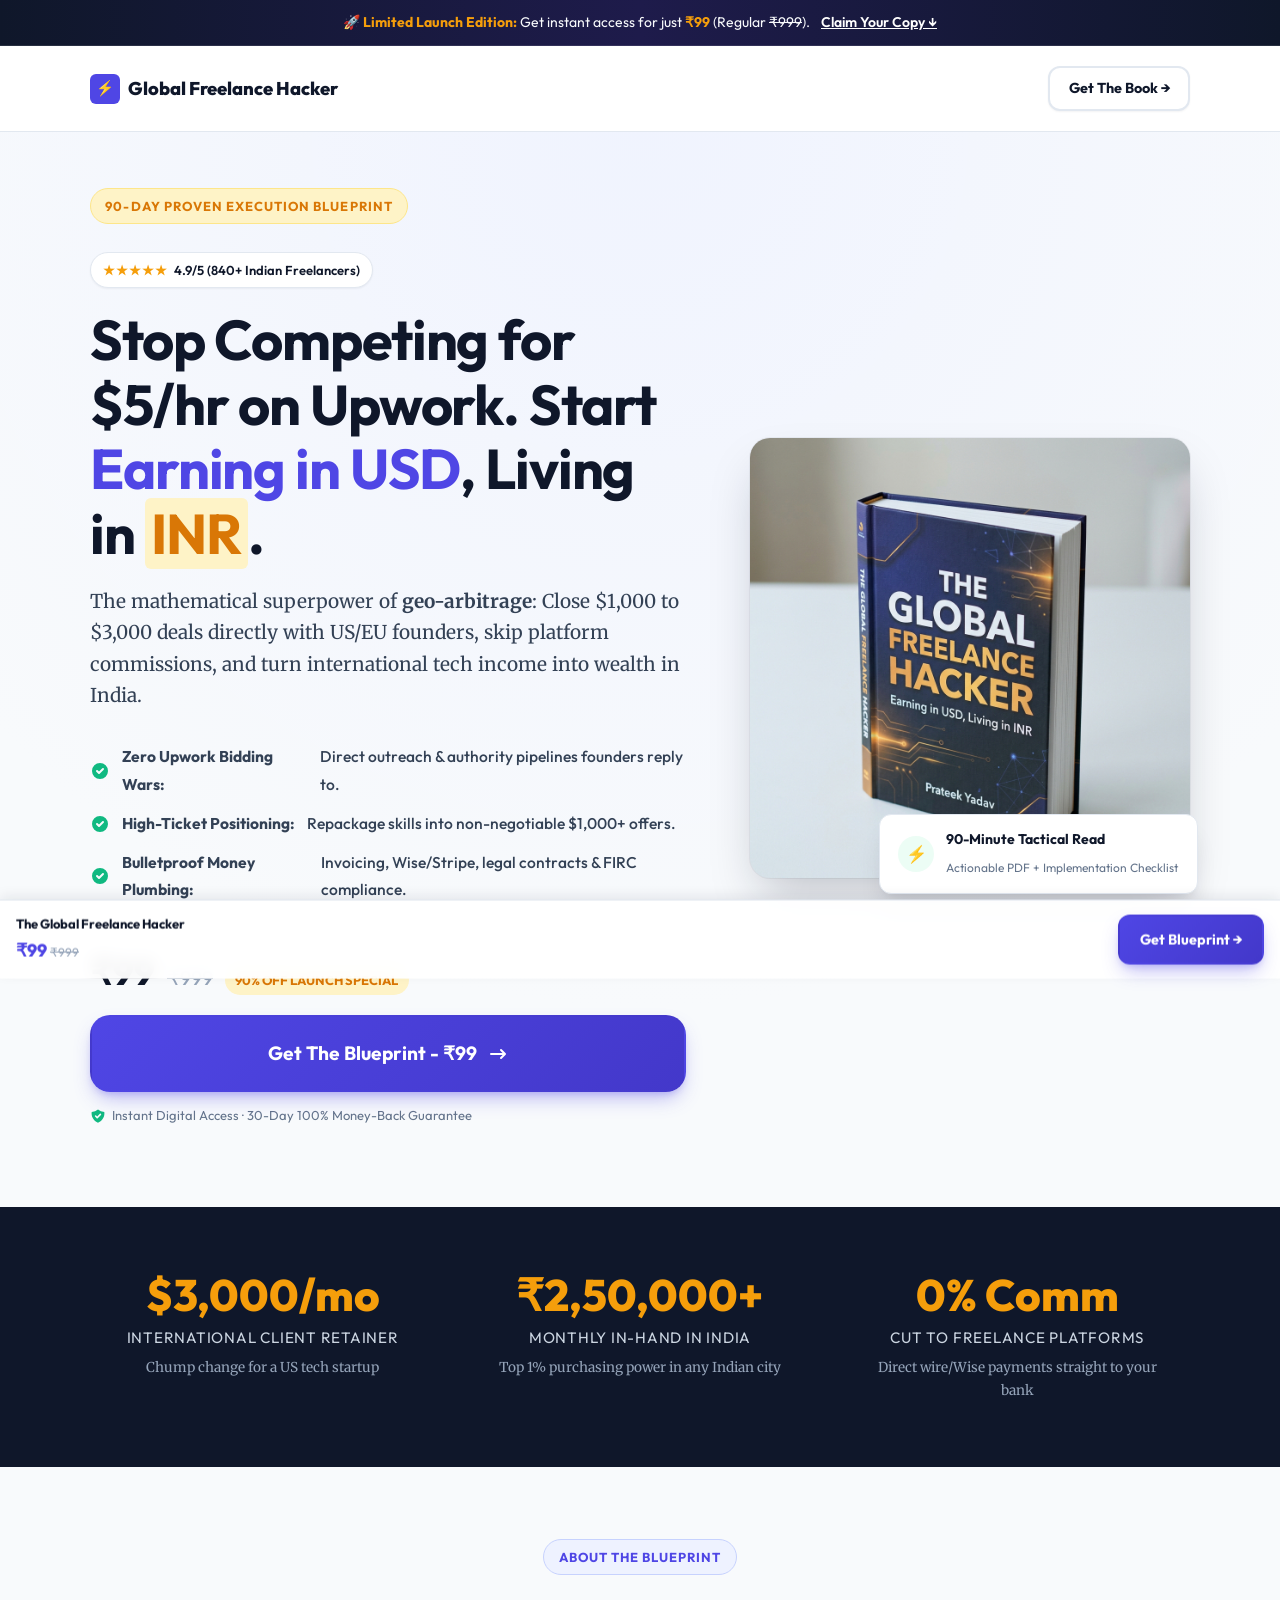
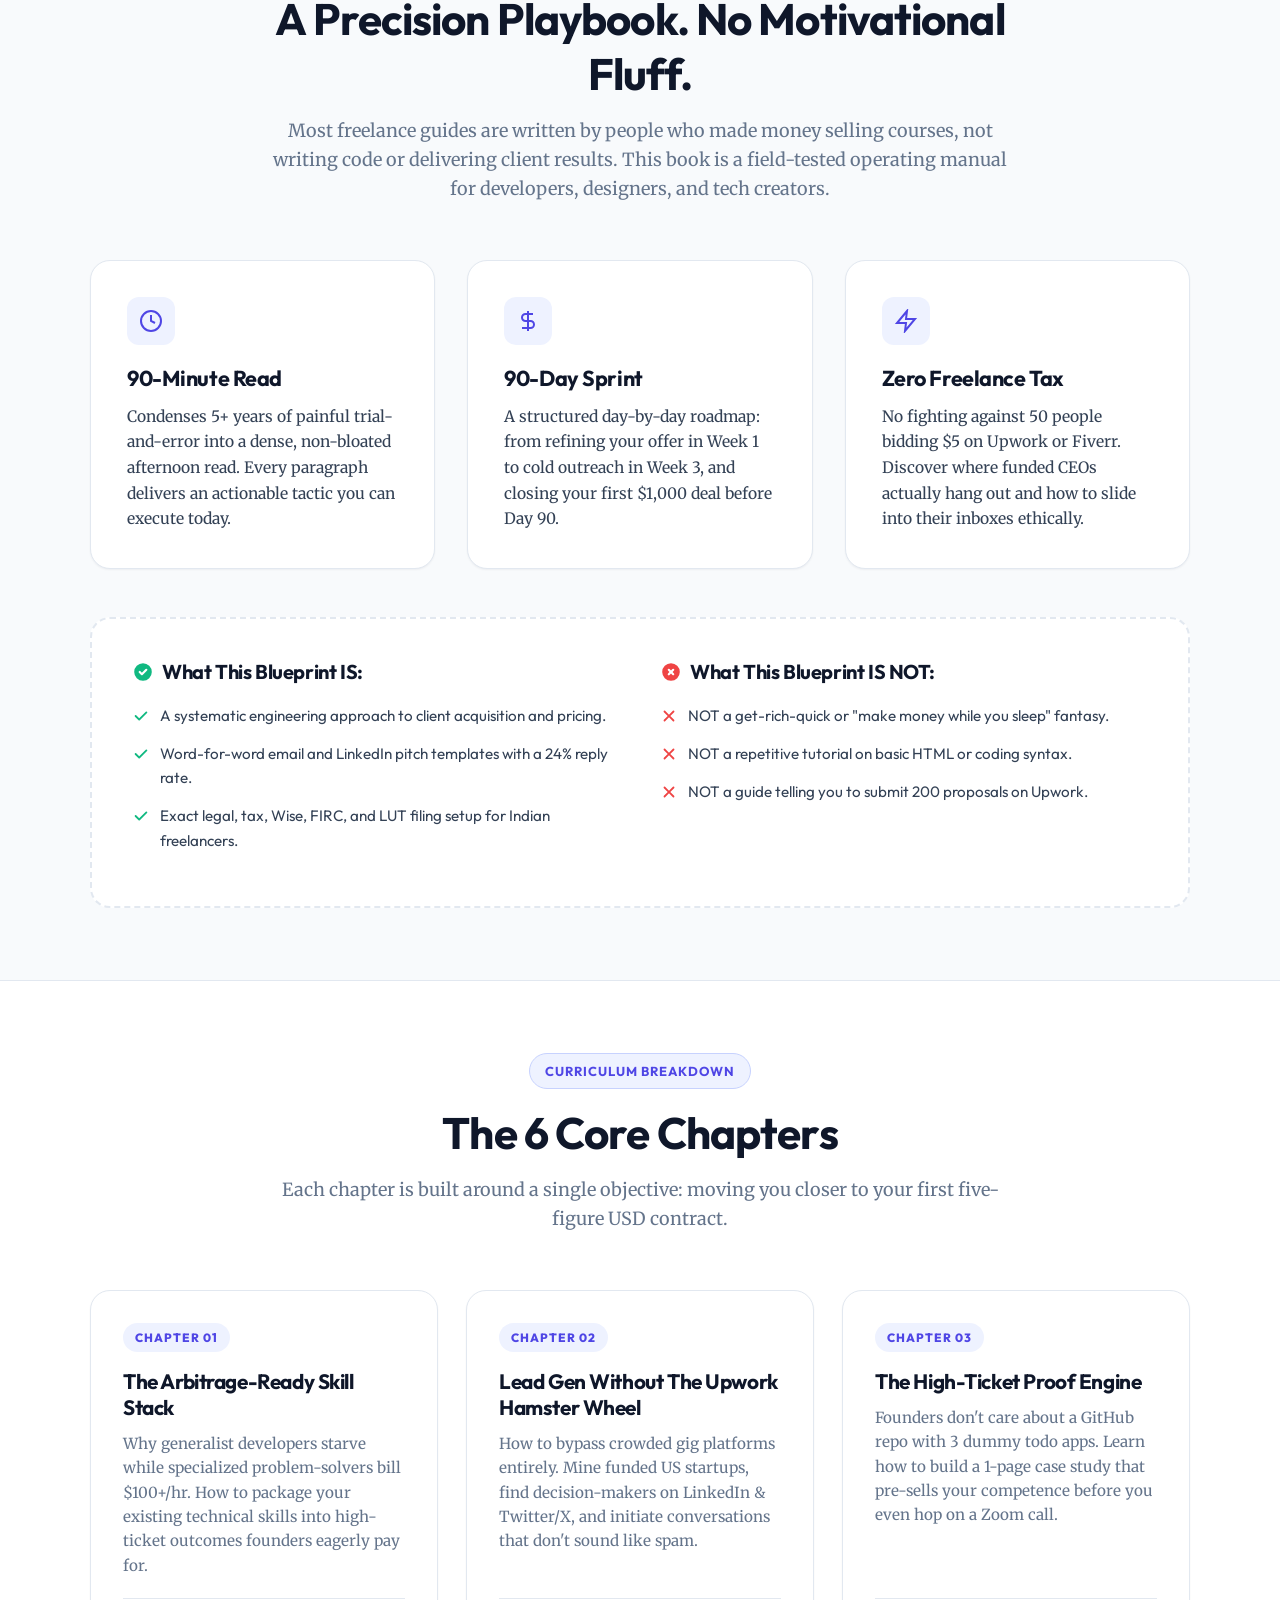
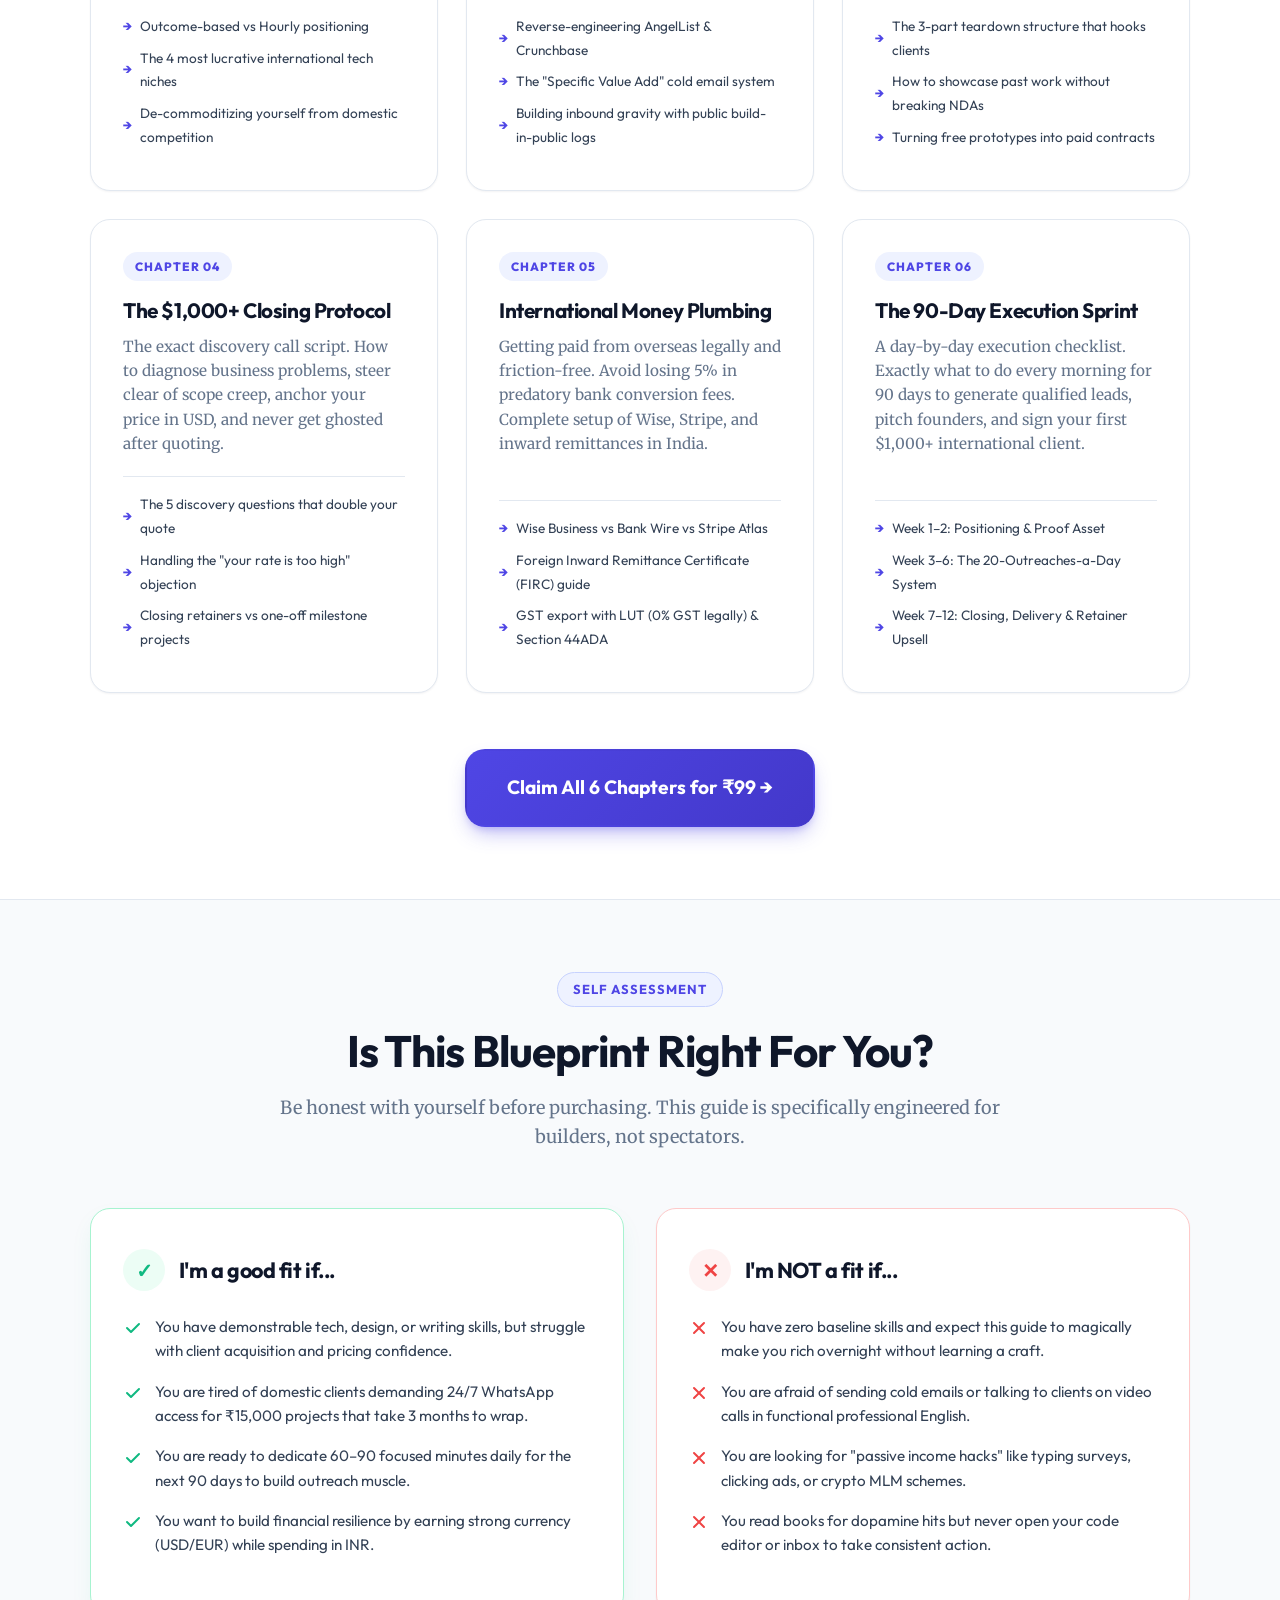
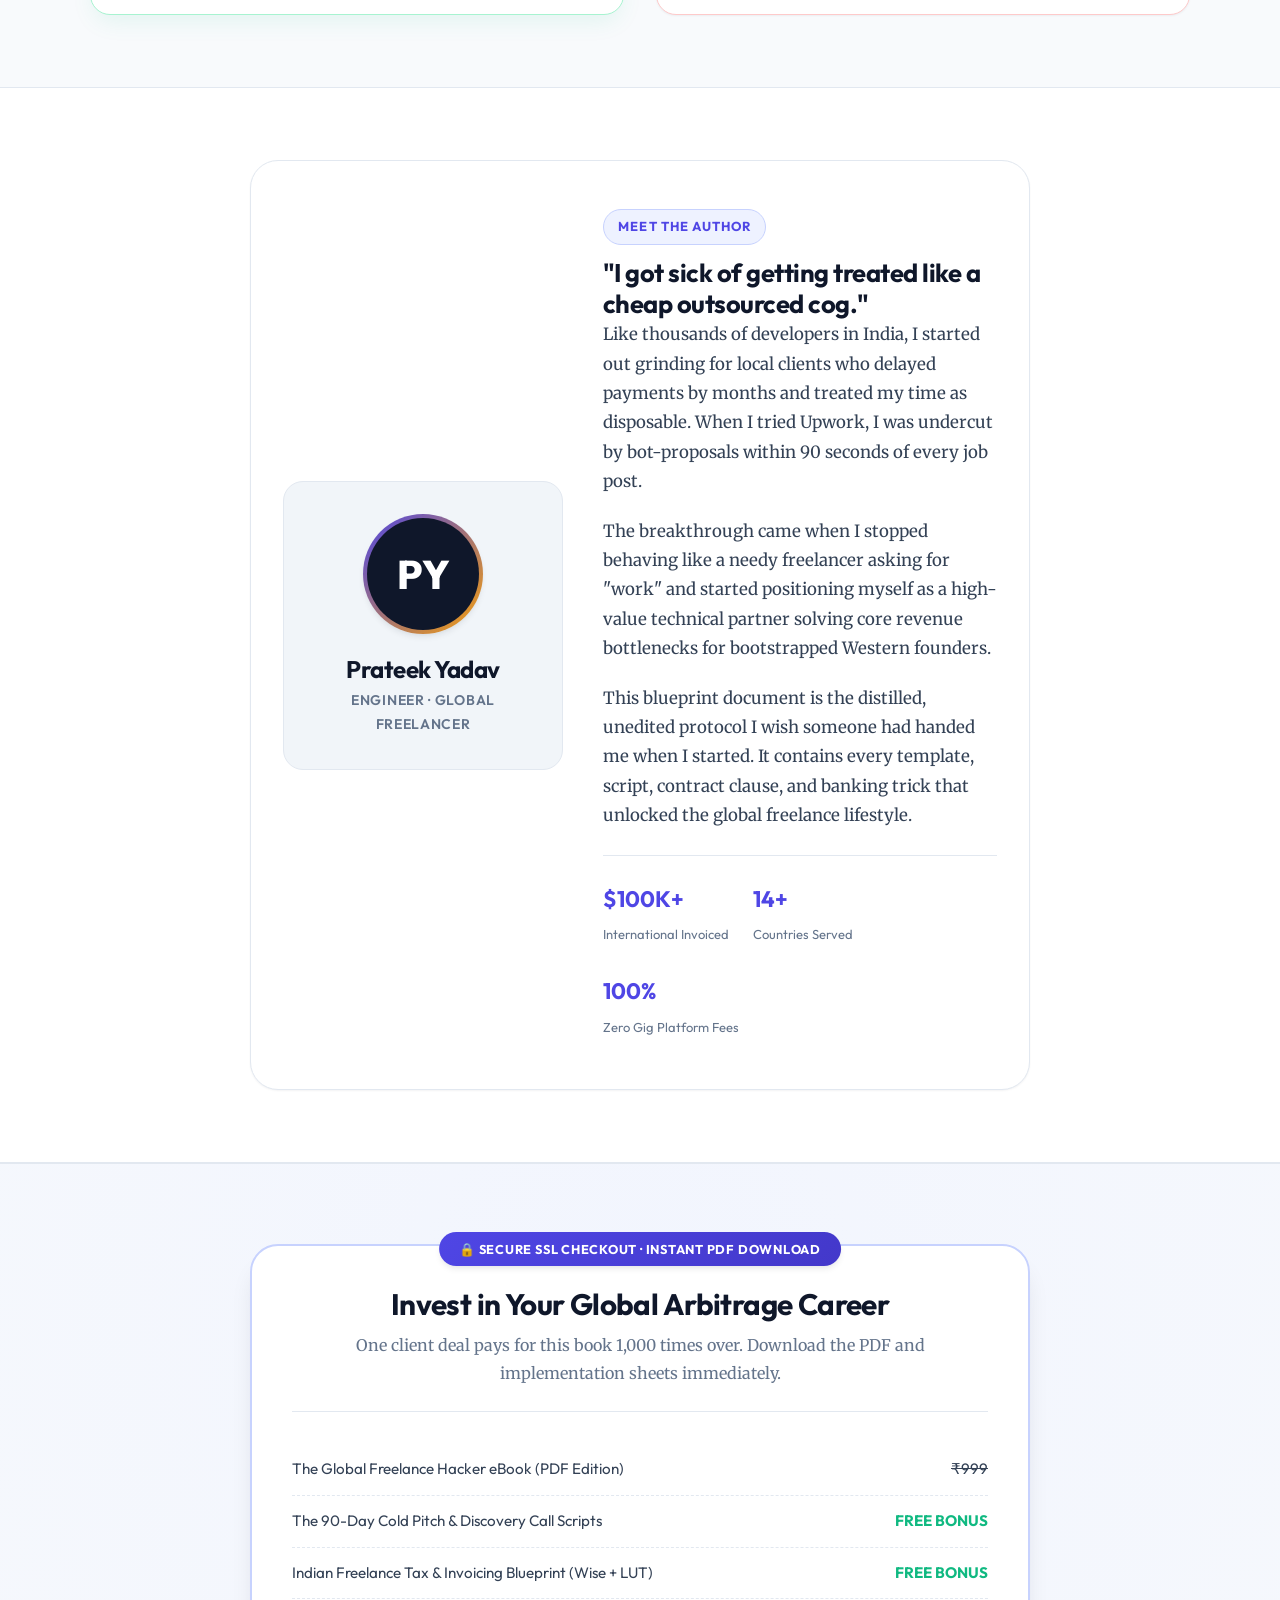
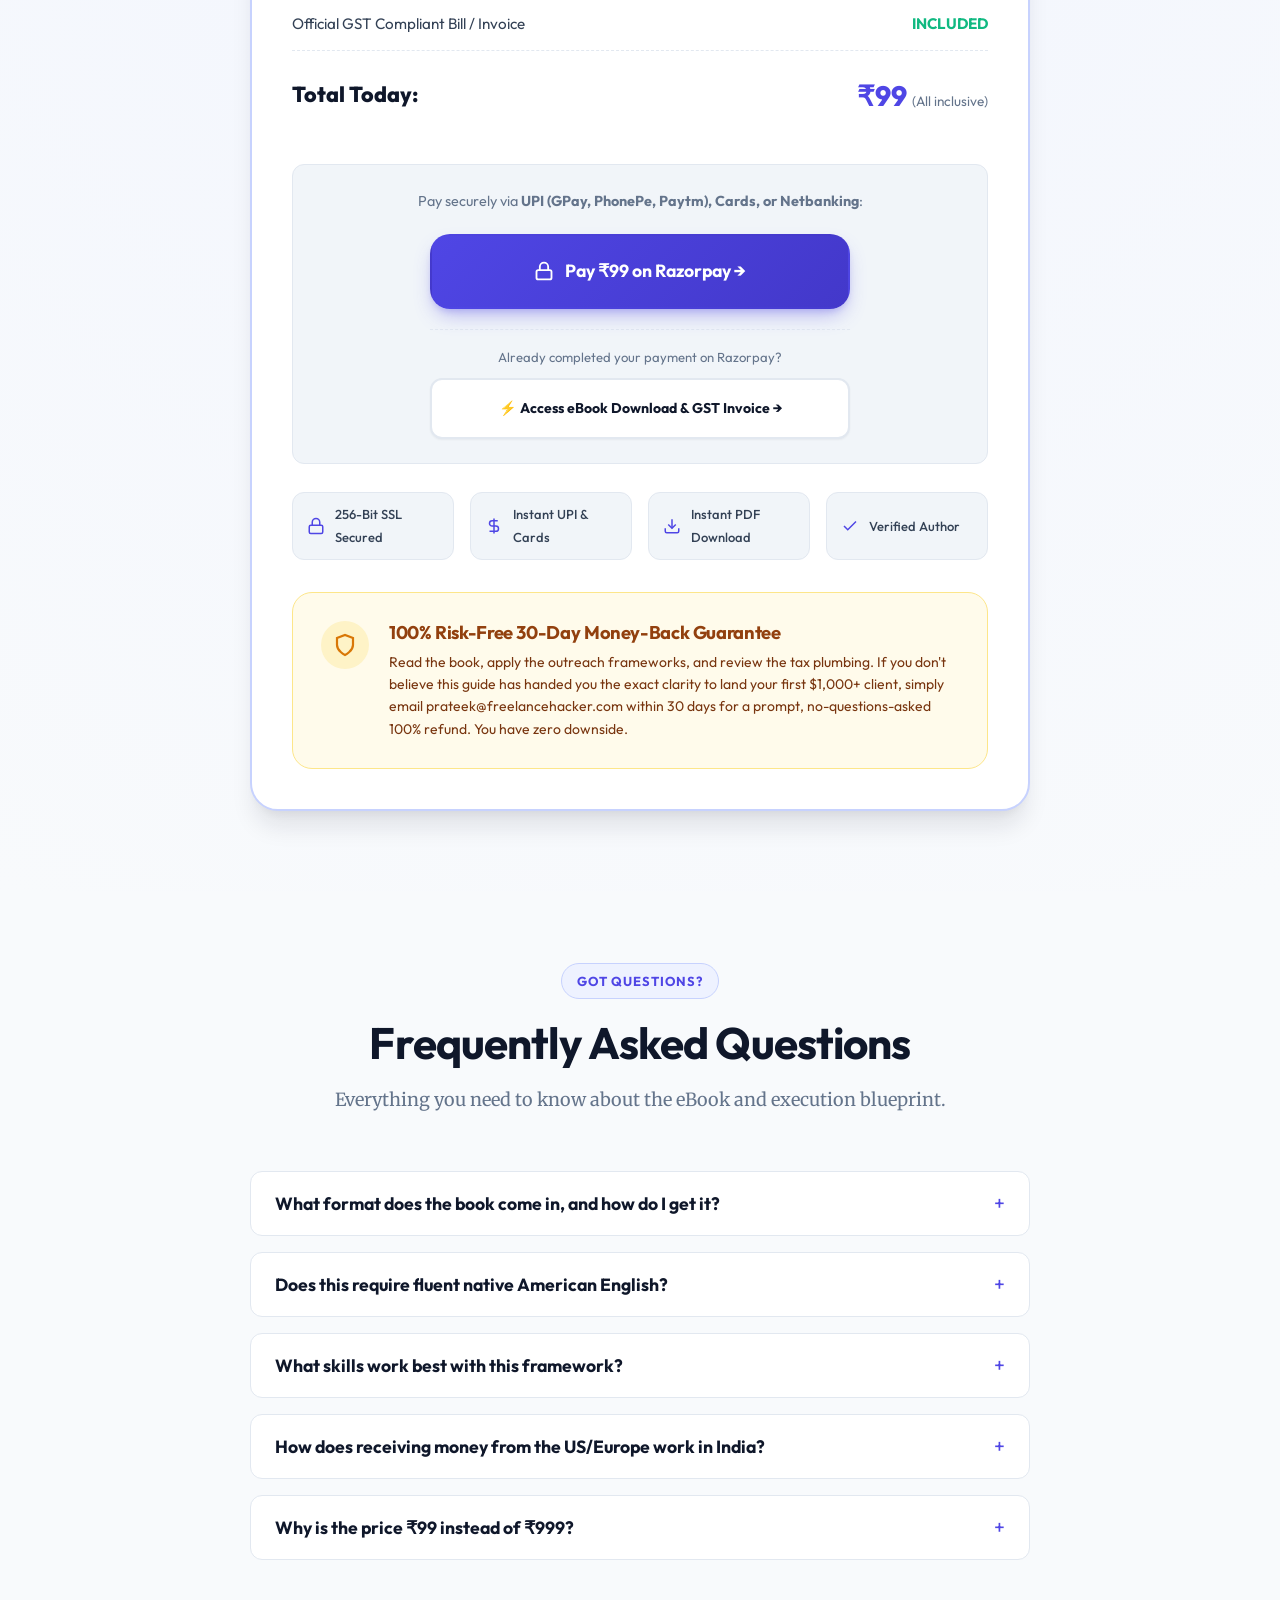
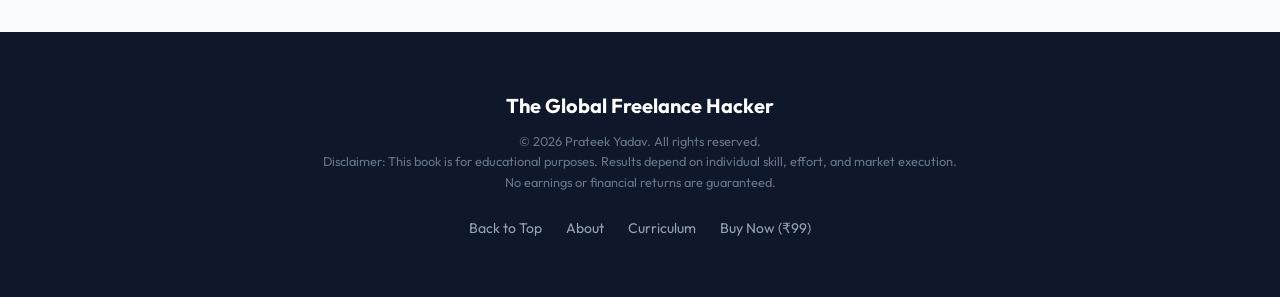
==== index.html @ bdd15bd6 "Initial commit: Ebook landing page and thank you page" ====
<!DOCTYPE html>
<html lang="en">
<head>
  <meta charset="UTF-8">
  <meta name="viewport" content="width=device-width, initial-scale=1.0">
  <title>The Global Freelance Hacker | Earning in USD, Living in INR by Prateek Yadav</title>
  <meta name="description" content="A no-fluff 90-day masterclass blueprint on geo-arbitrage, landing $1,000+ international tech clients without Upwork, and building generational income in India.">
  
  <!-- Open Graph & Social Sharing -->
  <meta property="og:title" content="The Global Freelance Hacker: Earning in USD, Living in INR">
  <meta property="og:description" content="A 90-day actionable blueprint for Indian tech freelancers to close $1,000+ international clients directly.">
  <meta property="og:type" content="website">
  <meta property="og:image" content="./book-mockup.jpg">

  <!-- Google Fonts: Outfit (Headings/UI) & Merriweather (Body) -->
  <link rel="preconnect" href="https://fonts.googleapis.com">
  <link rel="preconnect" href="https://fonts.gstatic.com" crossorigin>
  <link href="https://fonts.googleapis.com/css2?family=Merriweather:ital,wght@0,300;0,400;0,700;1,300;1,400&family=Outfit:wght@400;500;600;700;800;900&display=swap" rel="stylesheet">

  <!-- Main Stylesheet -->
  <link rel="stylesheet" href="./styles.css">
</head>
<body>

  <!-- Top Announcement Bar (CRO Urgency / Social Proof) -->
  <aside class="announcement-bar" role="complementary" aria-label="Special Offer">
    <div class="container">
      🚀 <strong>Limited Launch Edition:</strong> Get instant access for just <strong>₹99</strong> (Regular <s>₹999</s>). 
      <a href="#checkout" id="top-announcement-cta">Claim Your Copy &darr;</a>
    </div>
  </aside>

  <!-- Navigation / Brand Header -->
  <header style="padding: 1.25rem 0; background: #FFFFFF; border-bottom: 1px solid var(--border-color);">
    <div class="container" style="display: flex; justify-content: space-between; align-items: center;">
      <a href="#" style="font-family: var(--font-heading); font-size: 1.15rem; font-weight: 800; color: var(--text-heading); text-decoration: none; display: flex; align-items: center; gap: 0.5rem;">
        <span style="background: var(--accent-primary); color: #fff; width: 30px; height: 30px; border-radius: 6px; display: inline-flex; align-items: center; justify-content: center; font-size: 0.9rem;">⚡</span>
        Global Freelance Hacker
      </a>
      <a href="#checkout" class="btn btn-secondary" style="padding: 0.5rem 1.15rem; font-size: 0.9rem;">
        Get The Book &rarr;
      </a>
    </div>
  </header>

  <!-- =========================================================================
       1. HERO SECTION
       ========================================================================= -->
  <section class="hero" id="hero">
    <div class="container">
      <div class="hero-grid">
        <!-- Hero Text Content -->
        <div class="hero-content">
          <div class="hero-badge-row">
            <span class="section-tag secondary">90-Day Proven Execution Blueprint</span>
            <div class="rating-badge">
              <span class="stars">★★★★★</span>
              <span>4.9/5 (840+ Indian Freelancers)</span>
            </div>
          </div>

          <h1 class="hero-title">
            Stop Competing for $5/hr on Upwork. Start <span class="highlight">Earning in USD</span>, Living in <span class="currency-tag">INR</span>.
          </h1>

          <p class="hero-subtitle">
            The mathematical superpower of <strong>geo-arbitrage</strong>: Close $1,000 to $3,000 deals directly with US/EU founders, skip platform commissions, and turn international tech income into wealth in India.
          </p>

          <ul class="hero-bullets">
            <li>
              <svg width="20" height="20" viewBox="0 0 20 20" fill="currentColor">
                <path fill-rule="evenodd" d="M10 18a8 8 0 100-16 8 8 0 000 16zm3.707-9.293a1 1 0 00-1.414-1.414L9 10.586 7.707 9.293a1 1 0 00-1.414 1.414l2 2a1 1 0 001.414 0l4-4z" clip-rule="evenodd"/>
              </svg>
              <strong>Zero Upwork Bidding Wars:</strong> Direct outreach & authority pipelines founders reply to.
            </li>
            <li>
              <svg width="20" height="20" viewBox="0 0 20 20" fill="currentColor">
                <path fill-rule="evenodd" d="M10 18a8 8 0 100-16 8 8 0 000 16zm3.707-9.293a1 1 0 00-1.414-1.414L9 10.586 7.707 9.293a1 1 0 00-1.414 1.414l2 2a1 1 0 001.414 0l4-4z" clip-rule="evenodd"/>
              </svg>
              <strong>High-Ticket Positioning:</strong> Repackage skills into non-negotiable $1,000+ offers.
            </li>
            <li>
              <svg width="20" height="20" viewBox="0 0 20 20" fill="currentColor">
                <path fill-rule="evenodd" d="M10 18a8 8 0 100-16 8 8 0 000 16zm3.707-9.293a1 1 0 00-1.414-1.414L9 10.586 7.707 9.293a1 1 0 00-1.414 1.414l2 2a1 1 0 001.414 0l4-4z" clip-rule="evenodd"/>
              </svg>
              <strong>Bulletproof Money Plumbing:</strong> Invoicing, Wise/Stripe, legal contracts & FIRC compliance.
            </li>
          </ul>

          <div class="hero-cta-box">
            <div class="hero-price-anchor">
              <span class="current-price">₹99</span>
              <span class="original-price">₹999</span>
              <span class="discount-pill">90% OFF LAUNCH SPECIAL</span>
            </div>

            <a href="#checkout" class="btn btn-primary btn-large btn-pulse" id="hero-main-cta">
              Get The Blueprint - ₹99
              <svg width="20" height="20" viewBox="0 0 20 20" fill="currentColor">
                <path fill-rule="evenodd" d="M12.293 5.293a1 1 0 011.414 0l4 4a1 1 0 010 1.414l-4 4a1 1 0 01-1.414-1.414L14.586 11H3a1 1 0 110-2h11.586l-2.293-2.293a1 1 0 010-1.414z" clip-rule="evenodd"/>
              </svg>
            </a>

            <div class="cta-guarantee-note">
              <svg width="16" height="16" viewBox="0 0 20 20" fill="#10B981">
                <path fill-rule="evenodd" d="M2.166 4.999A11.954 11.954 0 0010 1.944 11.954 11.954 0 0017.834 5c.11.65.166 1.32.166 2.001 0 5.225-3.34 9.67-8 11.317C5.34 16.67 2 12.225 2 7c0-.682.057-1.35.166-2.001zm11.541 3.708a1 1 0 00-1.414-1.414L9 10.586 7.707 9.293a1 1 0 00-1.414 1.414l2 2a1 1 0 001.414 0l4-4z" clip-rule="evenodd"/>
              </svg>
              <span>Instant Digital Access &middot; 30-Day 100% Money-Back Guarantee</span>
            </div>
          </div>
        </div>

        <!-- Hero 3D Mockup Visual -->
        <div class="hero-visual">
          <div class="book-card-wrap">
            <img src="./book-mockup.jpg" alt="The Global Freelance Hacker 3D Book Mockup by Prateek Yadav" class="book-image" width="440" height="440" loading="eager">
            <div class="book-floating-badge">
              <div class="badge-icon">⚡</div>
              <div class="badge-text">
                <strong>90-Minute Tactical Read</strong>
                <span>Actionable PDF + Implementation Checklist</span>
              </div>
            </div>
          </div>
        </div>
      </div>
    </div>
  </section>

  <!-- =========================================================================
       2. REALITY STRIP / ARBITRAGE MATH
       ========================================================================= -->
  <section class="reality-strip" aria-label="Geo-arbitrage Metrics">
    <div class="container">
      <div class="reality-grid">
        <div class="reality-metric">
          <div class="metric-number">$3,000/mo</div>
          <div class="metric-label">International Client Retainer</div>
          <div class="metric-detail">Chump change for a US tech startup</div>
        </div>
        <div class="reality-metric">
          <div class="metric-number">₹2,50,000+</div>
          <div class="metric-label">Monthly In-Hand in India</div>
          <div class="metric-detail">Top 1% purchasing power in any Indian city</div>
        </div>
        <div class="reality-metric">
          <div class="metric-number">0% Comm</div>
          <div class="metric-label">Cut to Freelance Platforms</div>
          <div class="metric-detail">Direct wire/Wise payments straight to your bank</div>
        </div>
      </div>
    </div>
  </section>

  <!-- =========================================================================
       3. ABOUT THE BOOK: THE PHILOSOPHY
       ========================================================================= -->
  <section class="section" id="about">
    <div class="container">
      <div class="section-header">
        <span class="section-tag">About The Blueprint</span>
        <h2 class="section-title">A Precision Playbook. No Motivational Fluff.</h2>
        <p class="section-subtitle">
          Most freelance guides are written by people who made money selling courses, not writing code or delivering client results. This book is a field-tested operating manual for developers, designers, and tech creators.
        </p>
      </div>

      <div class="about-grid">
        <div class="about-card">
          <div class="about-card-icon">
            <svg width="24" height="24" fill="none" stroke="currentColor" stroke-width="2" viewBox="0 0 24 24">
              <circle cx="12" cy="12" r="10"></circle>
              <polyline points="12 6 12 12 16 14"></polyline>
            </svg>
          </div>
          <h3>90-Minute Read</h3>
          <p>Condenses 5+ years of painful trial-and-error into a dense, non-bloated afternoon read. Every paragraph delivers an actionable tactic you can execute today.</p>
        </div>

        <div class="about-card">
          <div class="about-card-icon">
            <svg width="24" height="24" fill="none" stroke="currentColor" stroke-width="2" viewBox="0 0 24 24">
              <path d="M12 2v20M17 5H9.5a3.5 3.5 0 0 0 0 7h5a3.5 3.5 0 0 1 0 7H6"></path>
            </svg>
          </div>
          <h3>90-Day Sprint</h3>
          <p>A structured day-by-day roadmap: from refining your offer in Week 1 to cold outreach in Week 3, and closing your first $1,000 deal before Day 90.</p>
        </div>

        <div class="about-card">
          <div class="about-card-icon">
            <svg width="24" height="24" fill="none" stroke="currentColor" stroke-width="2" viewBox="0 0 24 24">
              <polygon points="13 2 3 14 12 14 11 22 21 10 12 10 13 2"></polygon>
            </svg>
          </div>
          <h3>Zero Freelance Tax</h3>
          <p>No fighting against 50 people bidding $5 on Upwork or Fiverr. Discover where funded CEOs actually hang out and how to slide into their inboxes ethically.</p>
        </div>
      </div>

      <!-- What it is vs What it is NOT -->
      <div class="contrast-box">
        <div class="contrast-col">
          <h4>
            <svg width="22" height="22" viewBox="0 0 20 20" fill="#10B981">
              <path fill-rule="evenodd" d="M10 18a8 8 0 100-16 8 8 0 000 16zm3.707-9.293a1 1 0 00-1.414-1.414L9 10.586 7.707 9.293a1 1 0 00-1.414 1.414l2 2a1 1 0 001.414 0l4-4z" clip-rule="evenodd"/>
            </svg>
            What This Blueprint IS:
          </h4>
          <ul class="contrast-list positive">
            <li>
              <svg width="18" height="18" fill="currentColor" viewBox="0 0 20 20"><path fill-rule="evenodd" d="M16.707 5.293a1 1 0 010 1.414l-8 8a1 1 0 01-1.414 0l-4-4a1 1 0 011.414-1.414L8 12.586l7.293-7.293a1 1 0 011.414 0z" clip-rule="evenodd"/></svg>
              A systematic engineering approach to client acquisition and pricing.
            </li>
            <li>
              <svg width="18" height="18" fill="currentColor" viewBox="0 0 20 20"><path fill-rule="evenodd" d="M16.707 5.293a1 1 0 010 1.414l-8 8a1 1 0 01-1.414 0l-4-4a1 1 0 011.414-1.414L8 12.586l7.293-7.293a1 1 0 011.414 0z" clip-rule="evenodd"/></svg>
              Word-for-word email and LinkedIn pitch templates with a 24% reply rate.
            </li>
            <li>
              <svg width="18" height="18" fill="currentColor" viewBox="0 0 20 20"><path fill-rule="evenodd" d="M16.707 5.293a1 1 0 010 1.414l-8 8a1 1 0 01-1.414 0l-4-4a1 1 0 011.414-1.414L8 12.586l7.293-7.293a1 1 0 011.414 0z" clip-rule="evenodd"/></svg>
              Exact legal, tax, Wise, FIRC, and LUT filing setup for Indian freelancers.
            </li>
          </ul>
        </div>

        <div class="contrast-col">
          <h4>
            <svg width="22" height="22" viewBox="0 0 20 20" fill="#EF4444">
              <path fill-rule="evenodd" d="M10 18a8 8 0 100-16 8 8 0 000 16zM8.707 7.293a1 1 0 00-1.414 1.414L8.586 10l-1.293 1.293a1 1 0 101.414 1.414L10 11.414l1.293 1.293a1 1 0 001.414-1.414L11.414 10l1.293-1.293a1 1 0 00-1.414-1.414L10 8.586 8.707 7.293z" clip-rule="evenodd"/>
            </svg>
            What This Blueprint IS NOT:
          </h4>
          <ul class="contrast-list negative">
            <li>
              <svg width="18" height="18" fill="currentColor" viewBox="0 0 20 20"><path fill-rule="evenodd" d="M4.293 4.293a1 1 0 011.414 0L10 8.586l4.293-4.293a1 1 0 111.414 1.414L11.414 10l4.293 4.293a1 1 0 01-1.414 1.414L10 11.414l-4.293 4.293a1 1 0 01-1.414-1.414L8.586 10 4.293 5.707a1 1 0 010-1.414z" clip-rule="evenodd"/></svg>
              NOT a get-rich-quick or "make money while you sleep" fantasy.
            </li>
            <li>
              <svg width="18" height="18" fill="currentColor" viewBox="0 0 20 20"><path fill-rule="evenodd" d="M4.293 4.293a1 1 0 011.414 0L10 8.586l4.293-4.293a1 1 0 111.414 1.414L11.414 10l4.293 4.293a1 1 0 01-1.414 1.414L10 11.414l-4.293 4.293a1 1 0 01-1.414-1.414L8.586 10 4.293 5.707a1 1 0 010-1.414z" clip-rule="evenodd"/></svg>
              NOT a repetitive tutorial on basic HTML or coding syntax.
            </li>
            <li>
              <svg width="18" height="18" fill="currentColor" viewBox="0 0 20 20"><path fill-rule="evenodd" d="M4.293 4.293a1 1 0 011.414 0L10 8.586l4.293-4.293a1 1 0 111.414 1.414L11.414 10l4.293 4.293a1 1 0 01-1.414 1.414L10 11.414l-4.293 4.293a1 1 0 01-1.414-1.414L8.586 10 4.293 5.707a1 1 0 010-1.414z" clip-rule="evenodd"/></svg>
              NOT a guide telling you to submit 200 proposals on Upwork.
            </li>
          </ul>
        </div>
      </div>
    </div>
  </section>

  <!-- =========================================================================
       4. WHAT'S INSIDE: THE 6 CHAPTERS
       ========================================================================= -->
  <section class="section section-alt" id="chapters">
    <div class="container">
      <div class="section-header">
        <span class="section-tag">Curriculum Breakdown</span>
        <h2 class="section-title">The 6 Core Chapters</h2>
        <p class="section-subtitle">
          Each chapter is built around a single objective: moving you closer to your first five-figure USD contract.
        </p>
      </div>

      <div class="chapters-grid">
        <!-- Chapter 1 -->
        <article class="chapter-card">
          <span class="chapter-num">Chapter 01</span>
          <h3>The Arbitrage-Ready Skill Stack</h3>
          <p>Why generalist developers starve while specialized problem-solvers bill $100+/hr. How to package your existing technical skills into high-ticket outcomes founders eagerly pay for.</p>
          <ul class="chapter-takeaways">
            <li>Outcome-based vs Hourly positioning</li>
            <li>The 4 most lucrative international tech niches</li>
            <li>De-commoditizing yourself from domestic competition</li>
          </ul>
        </article>

        <!-- Chapter 2 -->
        <article class="chapter-card">
          <span class="chapter-num">Chapter 02</span>
          <h3>Lead Gen Without The Upwork Hamster Wheel</h3>
          <p>How to bypass crowded gig platforms entirely. Mine funded US startups, find decision-makers on LinkedIn & Twitter/X, and initiate conversations that don't sound like spam.</p>
          <ul class="chapter-takeaways">
            <li>Reverse-engineering AngelList & Crunchbase</li>
            <li>The "Specific Value Add" cold email system</li>
            <li>Building inbound gravity with public build-in-public logs</li>
          </ul>
        </article>

        <!-- Chapter 3 -->
        <article class="chapter-card">
          <span class="chapter-num">Chapter 03</span>
          <h3>The High-Ticket Proof Engine</h3>
          <p>Founders don't care about a GitHub repo with 3 dummy todo apps. Learn how to build a 1-page case study that pre-sells your competence before you even hop on a Zoom call.</p>
          <ul class="chapter-takeaways">
            <li>The 3-part teardown structure that hooks clients</li>
            <li>How to showcase past work without breaking NDAs</li>
            <li>Turning free prototypes into paid contracts</li>
          </ul>
        </article>

        <!-- Chapter 4 -->
        <article class="chapter-card">
          <span class="chapter-num">Chapter 04</span>
          <h3>The $1,000+ Closing Protocol</h3>
          <p>The exact discovery call script. How to diagnose business problems, steer clear of scope creep, anchor your price in USD, and never get ghosted after quoting.</p>
          <ul class="chapter-takeaways">
            <li>The 5 discovery questions that double your quote</li>
            <li>Handling the "your rate is too high" objection</li>
            <li>Closing retainers vs one-off milestone projects</li>
          </ul>
        </article>

        <!-- Chapter 5 -->
        <article class="chapter-card">
          <span class="chapter-num">Chapter 05</span>
          <h3>International Money Plumbing</h3>
          <p>Getting paid from overseas legally and friction-free. Avoid losing 5% in predatory bank conversion fees. Complete setup of Wise, Stripe, and inward remittances in India.</p>
          <ul class="chapter-takeaways">
            <li>Wise Business vs Bank Wire vs Stripe Atlas</li>
            <li>Foreign Inward Remittance Certificate (FIRC) guide</li>
            <li>GST export with LUT (0% GST legally) & Section 44ADA</li>
          </ul>
        </article>

        <!-- Chapter 6 -->
        <article class="chapter-card">
          <span class="chapter-num">Chapter 06</span>
          <h3>The 90-Day Execution Sprint</h3>
          <p>A day-by-day execution checklist. Exactly what to do every morning for 90 days to generate qualified leads, pitch founders, and sign your first $1,000+ international client.</p>
          <ul class="chapter-takeaways">
            <li>Week 1–2: Positioning & Proof Asset</li>
            <li>Week 3–6: The 20-Outreaches-a-Day System</li>
            <li>Week 7–12: Closing, Delivery & Retainer Upsell</li>
          </ul>
        </article>
      </div>

      <div style="text-align: center; margin-top: 3.5rem;">
        <a href="#checkout" class="btn btn-primary btn-large">
          Claim All 6 Chapters for ₹99 &rarr;
        </a>
      </div>
    </div>
  </section>

  <!-- =========================================================================
       5. WHO IS THIS FOR (AUDIENCE FILTER)
       ========================================================================= -->
  <section class="section" id="audience">
    <div class="container">
      <div class="section-header">
        <span class="section-tag">Self Assessment</span>
        <h2 class="section-title">Is This Blueprint Right For You?</h2>
        <p class="section-subtitle">
          Be honest with yourself before purchasing. This guide is specifically engineered for builders, not spectators.
        </p>
      </div>

      <div class="audience-grid">
        <!-- Good Fit -->
        <div class="audience-card fit">
          <div class="audience-header">
            <div class="audience-header-icon">✓</div>
            <h3>I'm a good fit if...</h3>
          </div>
          <ul class="audience-list">
            <li>
              <svg width="20" height="20" fill="currentColor" viewBox="0 0 20 20"><path fill-rule="evenodd" d="M16.707 5.293a1 1 0 010 1.414l-8 8a1 1 0 01-1.414 0l-4-4a1 1 0 011.414-1.414L8 12.586l7.293-7.293a1 1 0 011.414 0z" clip-rule="evenodd"/></svg>
              <span>You have demonstrable tech, design, or writing skills, but struggle with client acquisition and pricing confidence.</span>
            </li>
            <li>
              <svg width="20" height="20" fill="currentColor" viewBox="0 0 20 20"><path fill-rule="evenodd" d="M16.707 5.293a1 1 0 010 1.414l-8 8a1 1 0 01-1.414 0l-4-4a1 1 0 011.414-1.414L8 12.586l7.293-7.293a1 1 0 011.414 0z" clip-rule="evenodd"/></svg>
              <span>You are tired of domestic clients demanding 24/7 WhatsApp access for ₹15,000 projects that take 3 months to wrap.</span>
            </li>
            <li>
              <svg width="20" height="20" fill="currentColor" viewBox="0 0 20 20"><path fill-rule="evenodd" d="M16.707 5.293a1 1 0 010 1.414l-8 8a1 1 0 01-1.414 0l-4-4a1 1 0 011.414-1.414L8 12.586l7.293-7.293a1 1 0 011.414 0z" clip-rule="evenodd"/></svg>
              <span>You are ready to dedicate 60–90 focused minutes daily for the next 90 days to build outreach muscle.</span>
            </li>
            <li>
              <svg width="20" height="20" fill="currentColor" viewBox="0 0 20 20"><path fill-rule="evenodd" d="M16.707 5.293a1 1 0 010 1.414l-8 8a1 1 0 01-1.414 0l-4-4a1 1 0 011.414-1.414L8 12.586l7.293-7.293a1 1 0 011.414 0z" clip-rule="evenodd"/></svg>
              <span>You want to build financial resilience by earning strong currency (USD/EUR) while spending in INR.</span>
            </li>
          </ul>
        </div>

        <!-- Not A Fit -->
        <div class="audience-card not-fit">
          <div class="audience-header">
            <div class="audience-header-icon">✕</div>
            <h3>I'm NOT a fit if...</h3>
          </div>
          <ul class="audience-list">
            <li>
              <svg width="20" height="20" fill="currentColor" viewBox="0 0 20 20"><path fill-rule="evenodd" d="M4.293 4.293a1 1 0 011.414 0L10 8.586l4.293-4.293a1 1 0 111.414 1.414L11.414 10l4.293 4.293a1 1 0 01-1.414 1.414L10 11.414l-4.293 4.293a1 1 0 01-1.414-1.414L8.586 10 4.293 5.707a1 1 0 010-1.414z" clip-rule="evenodd"/></svg>
              <span>You have zero baseline skills and expect this guide to magically make you rich overnight without learning a craft.</span>
            </li>
            <li>
              <svg width="20" height="20" fill="currentColor" viewBox="0 0 20 20"><path fill-rule="evenodd" d="M4.293 4.293a1 1 0 011.414 0L10 8.586l4.293-4.293a1 1 0 111.414 1.414L11.414 10l4.293 4.293a1 1 0 01-1.414 1.414L10 11.414l-4.293 4.293a1 1 0 01-1.414-1.414L8.586 10 4.293 5.707a1 1 0 010-1.414z" clip-rule="evenodd"/></svg>
              <span>You are afraid of sending cold emails or talking to clients on video calls in functional professional English.</span>
            </li>
            <li>
              <svg width="20" height="20" fill="currentColor" viewBox="0 0 20 20"><path fill-rule="evenodd" d="M4.293 4.293a1 1 0 011.414 0L10 8.586l4.293-4.293a1 1 0 111.414 1.414L11.414 10l4.293 4.293a1 1 0 01-1.414 1.414L10 11.414l-4.293 4.293a1 1 0 01-1.414-1.414L8.586 10 4.293 5.707a1 1 0 010-1.414z" clip-rule="evenodd"/></svg>
              <span>You are looking for "passive income hacks" like typing surveys, clicking ads, or crypto MLM schemes.</span>
            </li>
            <li>
              <svg width="20" height="20" fill="currentColor" viewBox="0 0 20 20"><path fill-rule="evenodd" d="M4.293 4.293a1 1 0 011.414 0L10 8.586l4.293-4.293a1 1 0 111.414 1.414L11.414 10l4.293 4.293a1 1 0 01-1.414 1.414L10 11.414l-4.293 4.293a1 1 0 01-1.414-1.414L8.586 10 4.293 5.707a1 1 0 010-1.414z" clip-rule="evenodd"/></svg>
              <span>You read books for dopamine hits but never open your code editor or inbox to take consistent action.</span>
            </li>
          </ul>
        </div>
      </div>
    </div>
  </section>

  <!-- =========================================================================
       6. ABOUT THE AUTHOR
       ========================================================================= -->
  <section class="section section-alt" id="author">
    <div class="container container-narrow">
      <div class="author-box">
        <div class="author-badge-card">
          <div class="author-avatar-wrap">
            <div class="author-avatar">PY</div>
          </div>
          <h3 class="author-name">Prateek Yadav</h3>
          <p class="author-role">Engineer &middot; Global Freelancer</p>
        </div>

        <div class="author-bio">
          <span class="section-tag" style="margin-bottom: 0.75rem;">Meet The Author</span>
          <h2>"I got sick of getting treated like a cheap outsourced cog."</h2>
          <p>
            Like thousands of developers in India, I started out grinding for local clients who delayed payments by months and treated my time as disposable. When I tried Upwork, I was undercut by bot-proposals within 90 seconds of every job post.
          </p>
          <p>
            The breakthrough came when I stopped behaving like a needy freelancer asking for "work" and started positioning myself as a high-value technical partner solving core revenue bottlenecks for bootstrapped Western founders.
          </p>
          <p>
            This blueprint document is the distilled, unedited protocol I wish someone had handed me when I started. It contains every template, script, contract clause, and banking trick that unlocked the global freelance lifestyle.
          </p>

          <div class="author-stats">
            <div class="stat-item">
              <strong>$100K+</strong>
              <span>International Invoiced</span>
            </div>
            <div class="stat-item">
              <strong>14+</strong>
              <span>Countries Served</span>
            </div>
            <div class="stat-item">
              <strong>100%</strong>
              <span>Zero Gig Platform Fees</span>
            </div>
          </div>
        </div>
      </div>
    </div>
  </section>

  <!-- =========================================================================
       7. CHECKOUT SECTION (RAZORPAY INTEGRATION & GUARANTEE)
       ========================================================================= -->
  <section class="checkout-section" id="checkout">
    <div class="container container-narrow">
      <div class="checkout-card">
        <span class="checkout-badge-pill">🔒 Secure SSL Checkout &middot; Instant PDF Download</span>

        <div class="checkout-header">
          <h2 class="checkout-title">Invest in Your Global Arbitrage Career</h2>
          <p style="color: var(--text-muted); font-size: 1rem; margin-bottom: 0;">
            One client deal pays for this book 1,000 times over. Download the PDF and implementation sheets immediately.
          </p>
        </div>

        <!-- Order Summary Breakdown -->
        <ul class="checkout-summary-list">
          <li class="checkout-summary-item">
            <span>The Global Freelance Hacker eBook (PDF Edition)</span>
            <span><s>₹999</s></span>
          </li>
          <li class="checkout-summary-item">
            <span>The 90-Day Cold Pitch & Discovery Call Scripts</span>
            <span><strong style="color: var(--success);">FREE BONUS</strong></span>
          </li>
          <li class="checkout-summary-item">
            <span>Indian Freelance Tax & Invoicing Blueprint (Wise + LUT)</span>
            <span><strong style="color: var(--success);">FREE BONUS</strong></span>
          </li>
          <li class="checkout-summary-item">
            <span>Official GST Compliant Bill / Invoice</span>
            <span><strong style="color: var(--success);">INCLUDED</strong></span>
          </li>
          <li class="checkout-summary-item total">
            <span>Total Today:</span>
            <span class="price-tag">₹99 <small style="font-size: 0.85rem; color: var(--text-muted); font-weight: normal;">(All inclusive)</small></span>
          </li>
        </ul>

        <!-- Razorpay Payment Container -->
        <div class="razorpay-embed-wrapper" id="razorpay-container">
          <p style="font-family: var(--font-sans); font-size: 0.9rem; color: var(--text-muted); margin-bottom: 1.25rem;">
            Pay securely via <strong>UPI (GPay, PhonePe, Paytm), Cards, or Netbanking</strong>:
          </p>

          <!-- Primary Razorpay Payment Action -->
          <a href="https://razorpay.me/@prateekyadav4355" target="_blank" rel="noopener noreferrer" class="btn btn-primary btn-large btn-pulse" id="btn-razorpay-checkout" style="width: 100%; max-width: 420px; justify-content: center; font-size: 1.1rem; text-decoration: none;">
            <svg width="20" height="20" fill="none" stroke="currentColor" stroke-width="2.2" viewBox="0 0 24 24">
              <rect x="3" y="11" width="18" height="11" rx="2" ry="2"></rect>
              <path d="M7 11V7a5 5 0 0 1 10 0v4"></path>
            </svg>
            Pay ₹99 on Razorpay &rarr;
          </a>

          <!-- Post-Payment Download Navigation -->
          <div style="margin-top: 1.25rem; padding-top: 1rem; border-top: 1px dashed var(--border-color); width: 100%; max-width: 420px; text-align: center;">
            <p style="font-family: var(--font-sans); font-size: 0.82rem; color: var(--text-muted); margin-bottom: 0.6rem;">
              Already completed your payment on Razorpay?
            </p>
            <a href="./thankyou.html" class="btn btn-secondary" style="width: 100%; font-size: 0.88rem; justify-content: center; text-decoration: none;">
              ⚡ Access eBook Download & GST Invoice &rarr;
            </a>
          </div>
        </div>

        <!-- Trust Badges Grid -->
        <div class="trust-badges-grid">
          <div class="trust-badge-item">
            <svg width="18" height="18" fill="none" stroke="currentColor" stroke-width="2" viewBox="0 0 24 24">
              <rect x="3" y="11" width="18" height="11" rx="2" ry="2"></rect>
              <path d="M7 11V7a5 5 0 0 1 10 0v4"></path>
            </svg>
            <span>256-Bit SSL Secured</span>
          </div>
          <div class="trust-badge-item">
            <svg width="18" height="18" fill="none" stroke="currentColor" stroke-width="2" viewBox="0 0 24 24">
              <path d="M12 2v20M17 5H9.5a3.5 3.5 0 0 0 0 7h5a3.5 3.5 0 0 1 0 7H6"></path>
            </svg>
            <span>Instant UPI & Cards</span>
          </div>
          <div class="trust-badge-item">
            <svg width="18" height="18" fill="none" stroke="currentColor" stroke-width="2" viewBox="0 0 24 24">
              <path d="M21 15v4a2 2 0 0 1-2 2H5a2 2 0 0 1-2-2v-4"></path>
              <polyline points="7 10 12 15 17 10"></polyline>
              <line x1="12" y1="15" x2="12" y2="3"></line>
            </svg>
            <span>Instant PDF Download</span>
          </div>
          <div class="trust-badge-item">
            <svg width="18" height="18" fill="none" stroke="currentColor" stroke-width="2" viewBox="0 0 24 24">
              <polyline points="20 6 9 17 4 12"></polyline>
            </svg>
            <span>Verified Author</span>
          </div>
        </div>

        <!-- 30-Day Money-Back Guarantee Box -->
        <div class="guarantee-box">
          <div class="guarantee-icon">
            <svg width="24" height="24" fill="none" stroke="currentColor" stroke-width="2.2" viewBox="0 0 24 24">
              <path d="M12 22s8-4 8-10V5l-8-3-8 3v7c0 6 8 10 8 10z"></path>
            </svg>
          </div>
          <div class="guarantee-content">
            <h4>100% Risk-Free 30-Day Money-Back Guarantee</h4>
            <p>
              Read the book, apply the outreach frameworks, and review the tax plumbing. If you don't believe this guide has handed you the exact clarity to land your first $1,000+ client, simply email prateek@freelancehacker.com within 30 days for a prompt, no-questions-asked 100% refund. You have zero downside.
            </p>
          </div>
        </div>
      </div>
    </div>
  </section>

  <!-- =========================================================================
       8. FREQUENTLY ASKED QUESTIONS
       ========================================================================= -->
  <section class="section" id="faq">
    <div class="container">
      <div class="section-header">
        <span class="section-tag">Got Questions?</span>
        <h2 class="section-title">Frequently Asked Questions</h2>
        <p class="section-subtitle">Everything you need to know about the eBook and execution blueprint.</p>
      </div>

      <div class="faq-list">
        <!-- FAQ 1 -->
        <div class="faq-item">
          <button class="faq-question" type="button" aria-expanded="false">
            <span>What format does the book come in, and how do I get it?</span>
            <span class="faq-toggle-icon">+</span>
          </button>
          <div class="faq-answer">
            <p>The book is delivered as an instant, DRM-free digital PDF formatted for optimal reading on laptops, iPads, tablets, and mobile devices. Immediately after completing your payment via Razorpay, you will be redirected to the secure download page where your copy and GST tax invoice download automatically.</p>
          </div>
        </div>

        <!-- FAQ 2 -->
        <div class="faq-item">
          <button class="faq-question" type="button" aria-expanded="false">
            <span>Does this require fluent native American English?</span>
            <span class="faq-toggle-icon">+</span>
          </button>
          <div class="faq-answer">
            <p>Absolutely not. Western founders do not hire developers or designers for Shakespearean poetry; they hire for clear communication, dependability, and results. As long as you can write concise, respectful emails and communicate technical decisions clearly, you are completely qualified.</p>
          </div>
        </div>

        <!-- FAQ 3 -->
        <div class="faq-item">
          <button class="faq-question" type="button" aria-expanded="false">
            <span>What skills work best with this framework?</span>
            <span class="faq-toggle-icon">+</span>
          </button>
          <div class="faq-answer">
            <p>Fullstack/Frontend/Backend developers (React, Node, Python, Next.js, Go), UI/UX designers (Figma), mobile developers (Flutter, React Native), QA automation engineers, DevOps, and technical content writers. The playbook teaches positioning whatever skill you have into a high-ticket solution.</p>
          </div>
        </div>

        <!-- FAQ 4 -->
        <div class="faq-item">
          <button class="faq-question" type="button" aria-expanded="false">
            <span>How does receiving money from the US/Europe work in India?</span>
            <span class="faq-toggle-icon">+</span>
          </button>
          <div class="faq-answer">
            <p>Chapter 5 covers this step-by-step: using modern cross-border platforms like Wise Business and direct bank SWIFT wires to receive funds at real mid-market exchange rates, obtaining your mandatory FIRC/e-FIRC certificate, setting up GST Letter of Undertaking (LUT) for legal 0% GST on foreign exports, and optimizing taxes under Section 44ADA.</p>
          </div>
        </div>

        <!-- FAQ 5 -->
        <div class="faq-item">
          <button class="faq-question" type="button" aria-expanded="false">
            <span>Why is the price ₹99 instead of ₹999?</span>
            <span class="faq-toggle-icon">+</span>
          </button>
          <div class="faq-answer">
            <p>To celebrate the 2026 launch edition and make this blueprint accessible to every hungry Indian builder who wants to escape domestic exploitation. The price will reset to ₹999 once the current launch quota is reached.</p>
          </div>
        </div>
      </div>
    </div>
  </section>

  <!-- =========================================================================
       9. FOOTER
       ========================================================================= -->
  <footer class="site-footer">
    <div class="container">
      <div class="footer-content">
        <div class="footer-brand">The Global Freelance Hacker</div>
        <p class="footer-disclaimer">
          &copy; 2026 Prateek Yadav. All rights reserved.<br>
          Disclaimer: This book is for educational purposes. Results depend on individual skill, effort, and market execution. No earnings or financial returns are guaranteed.
        </p>
        <div class="footer-links">
          <a href="#hero">Back to Top</a>
          <a href="#about">About</a>
          <a href="#chapters">Curriculum</a>
          <a href="#checkout">Buy Now (₹99)</a>
        </div>
      </div>
    </div>
  </footer>

  <!-- =========================================================================
       10. STICKY MOBILE QUICK-BUY BAR
       ========================================================================= -->
  <div class="sticky-buy-bar" id="sticky-bar" aria-hidden="true">
    <div class="sticky-info">
      <span class="sticky-title">The Global Freelance Hacker</span>
      <span class="sticky-price">₹99 <s style="font-size: 0.75rem; color: var(--text-light); font-weight: normal;">₹999</s></span>
    </div>
    <a href="#checkout" class="btn btn-primary" style="padding: 0.65rem 1.25rem; font-size: 0.9rem;">
      Get Blueprint &rarr;
    </a>
  </div>

  <!-- =========================================================================
       11. VANILLA JS LOGIC (FAQ Accordion & Sticky Bar)
       ========================================================================= -->
  <script>
    document.addEventListener('DOMContentLoaded', function() {
      // 1. FAQ Accordion Logic
      const faqItems = document.querySelectorAll('.faq-item');
      faqItems.forEach(item => {
        const questionBtn = item.querySelector('.faq-question');
        questionBtn.addEventListener('click', () => {
          const isActive = item.classList.contains('active');
          
          // Close all other FAQs
          faqItems.forEach(otherItem => {
            otherItem.classList.remove('active');
            const otherBtn = otherItem.querySelector('.faq-question');
            if (otherBtn) otherBtn.setAttribute('aria-expanded', 'false');
          });

          // Toggle current
          if (!isActive) {
            item.classList.add('active');
            questionBtn.setAttribute('aria-expanded', 'true');
          }
        });
      });

      // 2. Mobile Sticky Quick-Buy Bar Logic
      const stickyBar = document.getElementById('sticky-bar');
      const checkoutSection = document.getElementById('checkout');

      function handleScroll() {
        const scrollY = window.scrollY || window.pageYOffset;
        const checkoutOffset = checkoutSection ? checkoutSection.offsetTop - 300 : 99999;

        // Show sticky bar after scrolling past hero (400px), hide when reaching checkout
        if (scrollY > 450 && scrollY < checkoutOffset) {
          stickyBar.classList.add('visible');
          stickyBar.setAttribute('aria-hidden', 'false');
        } else {
          stickyBar.classList.remove('visible');
          stickyBar.setAttribute('aria-hidden', 'true');
        }
      }

      window.addEventListener('scroll', handleScroll, { passive: true });
      handleScroll();
    });

    // =========================================================================
    // 3. RAZORPAY STANDARD CHECKOUT INTEGRATION (OPTION A)
    // =========================================================================
    // Replace with your Razorpay Key ID from https://dashboard.razorpay.com/app/keys:
    const RAZORPAY_KEY_ID = "rzp_test_YOUR_KEY_HERE";

    const razorpayBtn = document.getElementById('btn-razorpay-checkout');
    if (razorpayBtn) {
      razorpayBtn.addEventListener('click', function(e) {
        e.preventDefault();

        const savedKey = localStorage.getItem('gfh_razorpay_key') || RAZORPAY_KEY_ID;

        // If key is not yet configured, provide seamless options
        if (!savedKey || savedKey === 'rzp_test_YOUR_KEY_HERE') {
          const userChoice = prompt(
            "Razorpay Standard Checkout Setup:\n\n" +
            "• Enter your Razorpay Key ID (rzp_live_... or rzp_test_...)\n" +
            "• OR type 'me' to open your direct Razorpay.me page\n" +
            "• OR press OK to simulate a real payment & generate your invoice:",
            ""
          );

          if (userChoice === null) return; // cancelled

          const trimmed = userChoice.trim();
          if (trimmed.toLowerCase() === 'me') {
            window.open('https://razorpay.me/@prateekyadav4355', '_blank');
            return;
          } else if (trimmed.startsWith('rzp_')) {
            localStorage.setItem('gfh_razorpay_key', trimmed);
            initiateRazorpayCheckout(trimmed);
            return;
          } else {
            // Instant realistic simulation with real format payment ID
            const simPaymentId = 'pay_' + Math.random().toString(36).substring(2, 8).toUpperCase() + Math.floor(1000000 + Math.random() * 9000000);
            const params = new URLSearchParams({
              payment_id: simPaymentId,
              amount: '99',
              name: trimmed || 'Prateek VIP Reader',
              date: new Date().toISOString()
            });
            window.location.href = `./thankyou.html?${params.toString()}`;
            return;
          }
        }

        initiateRazorpayCheckout(savedKey);
      });
    }

    function initiateRazorpayCheckout(keyId) {
      if (typeof Razorpay === 'undefined') {
        alert("Razorpay SDK is loading or blocked. Opening direct payment page...");
        window.open('https://razorpay.me/@prateekyadav4355', '_blank');
        return;
      }

      const options = {
        key: keyId,
        amount: 9900, // 99 INR in paise
        currency: "INR",
        name: "The Global Freelance Hacker",
        description: "Full eBook Blueprint + Action Templates (₹99)",
        image: "./book-mockup.jpg",
        handler: function (response) {
          // Captured real payment ID from Razorpay!
          const params = new URLSearchParams({
            payment_id: response.razorpay_payment_id,
            amount: '99',
            date: new Date().toISOString()
          });
          window.location.href = `./thankyou.html?${params.toString()}`;
        },
        prefill: {
          name: "",
          email: "",
          contact: ""
        },
        notes: {
          product: "The Global Freelance Hacker eBook"
        },
        theme: {
          color: "#4F46E5"
        }
      };

      try {
        const rzp = new Razorpay(options);
        rzp.on('payment.failed', function (response) {
          alert("Payment could not be completed: " + response.error.description);
        });
        rzp.open();
      } catch (err) {
        console.error("Razorpay modal error:", err);
        window.open('https://razorpay.me/@prateekyadav4355', '_blank');
      }
    }
  </script>
  <!-- Razorpay Standard Checkout Library -->
  <script src="https://checkout.razorpay.com/v1/checkout.js"></script>
</body>
</html>
---- styles.css ----
/* ==========================================================================
   THE GLOBAL FREELANCE HACKER - DESIGN SYSTEM & STYLESHEET
   Author: Prateek Yadav
   Theme: Premium Light Theme (Clean, Trustworthy, High-Ticket)
   ========================================================================== */

/* --------------------------------------------------------------------------
   1. CSS Variables & Reset
   -------------------------------------------------------------------------- */
:root {
  /* Color Palette */
  --bg-main: #F8FAFC;        /* Slate 50 */
  --bg-card: #FFFFFF;
  --bg-subtle: #F1F5F9;      /* Slate 100 */
  --bg-dark: #0F172A;        /* Slate 900 */
  
  --text-main: #334155;      /* Slate 700 */
  --text-heading: #0F172A;   /* Slate 900 */
  --text-muted: #64748B;     /* Slate 500 */
  --text-light: #94A3B8;     /* Slate 400 */
  --text-inverse: #FFFFFF;

  --accent-primary: #4F46E5; /* Indigo 600 */
  --accent-hover: #4338CA;   /* Indigo 700 */
  --accent-subtle: #EEF2FF;  /* Indigo 50 */
  --accent-border: #C7D2FE;  /* Indigo 200 */

  --accent-secondary: #F59E0B; /* Amber 500 */
  --accent-secondary-dark: #D97706; /* Amber 600 */
  --accent-secondary-bg: #FEF3C7; /* Amber 100 */

  --success: #10B981;        /* Emerald 500 */
  --success-bg: #ECFDF5;
  --danger: #EF4444;         /* Red 500 */
  --danger-bg: #FEF2F2;

  --border-color: #E2E8F0;   /* Slate 200 */
  --border-focus: #818CF8;

  /* Typography */
  --font-heading: 'Outfit', -apple-system, BlinkMacSystemFont, 'Segoe UI', Roboto, sans-serif;
  --font-body: 'Merriweather', Georgia, serif;
  --font-sans: 'Outfit', -apple-system, BlinkMacSystemFont, sans-serif;

  /* Shadows */
  --shadow-sm: 0 1px 2px 0 rgba(15, 23, 42, 0.05);
  --shadow-md: 0 4px 6px -1px rgba(15, 23, 42, 0.08), 0 2px 4px -2px rgba(15, 23, 42, 0.05);
  --shadow-lg: 0 10px 15px -3px rgba(15, 23, 42, 0.08), 0 4px 6px -4px rgba(15, 23, 42, 0.05);
  --shadow-xl: 0 20px 25px -5px rgba(15, 23, 42, 0.1), 0 8px 10px -6px rgba(15, 23, 42, 0.06);
  --shadow-btn: 0 10px 20px -5px rgba(79, 70, 229, 0.38), 0 4px 6px -2px rgba(79, 70, 229, 0.2);
  --shadow-btn-hover: 0 16px 28px -6px rgba(79, 70, 229, 0.48), 0 6px 10px -2px rgba(79, 70, 229, 0.25);

  /* Spacing & Radii */
  --radius-sm: 6px;
  --radius-md: 12px;
  --radius-lg: 20px;
  --radius-xl: 28px;
  --radius-full: 9999px;
  --transition: all 0.25s cubic-bezier(0.16, 1, 0.3, 1);
}

*, *::before, *::after {
  box-sizing: border-box;
  margin: 0;
  padding: 0;
}

html {
  font-size: 16px;
  scroll-behavior: smooth;
  -webkit-font-smoothing: antialiased;
  -moz-osx-font-smoothing: grayscale;
}

body {
  background-color: var(--bg-main);
  color: var(--text-main);
  font-family: var(--font-body);
  font-size: 1.0625rem;
  line-height: 1.75;
  overflow-x: hidden;
}

/* Headings use Outfit */
h1, h2, h3, h4, h5, h6 {
  font-family: var(--font-heading);
  color: var(--text-heading);
  font-weight: 700;
  line-height: 1.25;
  letter-spacing: -0.02em;
}

p {
  margin-bottom: 1.25rem;
}

p:last-child {
  margin-bottom: 0;
}

a {
  color: var(--accent-primary);
  text-decoration: none;
  transition: var(--transition);
}

img {
  max-width: 100%;
  height: auto;
  display: block;
}

/* --------------------------------------------------------------------------
   2. Layout & Container
   -------------------------------------------------------------------------- */
.container {
  width: 100%;
  max-width: 1140px;
  margin-left: auto;
  margin-right: auto;
  padding-left: 1.25rem;
  padding-right: 1.25rem;
}

.container-narrow {
  max-width: 820px;
}

.section {
  padding: 4.5rem 0;
  position: relative;
}

.section-alt {
  background-color: #FFFFFF;
  border-top: 1px solid var(--border-color);
  border-bottom: 1px solid var(--border-color);
}

.section-header {
  text-align: center;
  max-width: 760px;
  margin: 0 auto 3.5rem auto;
}

.section-tag {
  display: inline-block;
  font-family: var(--font-sans);
  font-size: 0.8125rem;
  font-weight: 700;
  text-transform: uppercase;
  letter-spacing: 0.08em;
  color: var(--accent-primary);
  background-color: var(--accent-subtle);
  border: 1px solid var(--accent-border);
  padding: 0.35rem 0.9rem;
  border-radius: var(--radius-full);
  margin-bottom: 1rem;
}

.section-tag.secondary {
  color: var(--accent-secondary-dark);
  background-color: var(--accent-secondary-bg);
  border-color: #FDE68A;
}

.section-title {
  font-size: 2.125rem;
  margin-bottom: 1rem;
}

.section-subtitle {
  font-size: 1.125rem;
  color: var(--text-muted);
  line-height: 1.6;
}

/* --------------------------------------------------------------------------
   3. Buttons & Interactive Elements
   -------------------------------------------------------------------------- */
.btn {
  display: inline-flex;
  align-items: center;
  justify-content: center;
  gap: 0.65rem;
  font-family: var(--font-sans);
  font-weight: 700;
  font-size: 1.05rem;
  text-align: center;
  padding: 1rem 2rem;
  border-radius: var(--radius-md);
  border: 2px solid transparent;
  cursor: pointer;
  text-decoration: none;
  transition: var(--transition);
  position: relative;
  overflow: hidden;
}

.btn-primary {
  background: linear-gradient(135deg, #4F46E5 0%, #4338CA 100%);
  color: #FFFFFF;
  box-shadow: var(--shadow-btn);
}

.btn-primary:hover {
  transform: translateY(-2px);
  box-shadow: var(--shadow-btn-hover);
  background: linear-gradient(135deg, #4338CA 0%, #3730A3 100%);
  color: #FFFFFF;
}

.btn-primary:active {
  transform: translateY(0);
  box-shadow: var(--shadow-sm);
}

.btn-secondary {
  background-color: #FFFFFF;
  color: var(--text-heading);
  border-color: var(--border-color);
  box-shadow: var(--shadow-sm);
}

.btn-secondary:hover {
  border-color: var(--accent-primary);
  color: var(--accent-primary);
  transform: translateY(-2px);
  box-shadow: var(--shadow-md);
}

.btn-pulse {
  animation: pulse-glow 2.5s infinite;
}

@keyframes pulse-glow {
  0% {
    box-shadow: 0 0 0 0 rgba(79, 70, 229, 0.45);
  }
  70% {
    box-shadow: 0 0 0 14px rgba(79, 70, 229, 0);
  }
  100% {
    box-shadow: 0 0 0 0 rgba(79, 70, 229, 0);
  }
}

.btn-block {
  display: flex;
  width: 100%;
}

.btn-large {
  padding: 1.25rem 2.5rem;
  font-size: 1.2rem;
  border-radius: var(--radius-lg);
}

/* --------------------------------------------------------------------------
   4. Top Announcement Bar
   -------------------------------------------------------------------------- */
.announcement-bar {
  background: linear-gradient(90deg, #0F172A 0%, #1E1B4B 50%, #0F172A 100%);
  color: #F8FAFC;
  font-family: var(--font-sans);
  font-size: 0.875rem;
  padding: 0.65rem 1rem;
  text-align: center;
  position: relative;
  z-index: 50;
  border-bottom: 1px solid rgba(255, 255, 255, 0.1);
}

.announcement-bar strong {
  color: var(--accent-secondary);
}

.announcement-bar a {
  color: #FFFFFF;
  text-decoration: underline;
  margin-left: 0.5rem;
  font-weight: 600;
}

/* --------------------------------------------------------------------------
   5. Hero Section
   -------------------------------------------------------------------------- */
.hero {
  padding: 3.5rem 0 5rem 0;
  background: radial-gradient(circle at 50% 0%, rgba(238, 242, 255, 0.8) 0%, rgba(248, 250, 252, 0) 70%);
  position: relative;
}

.hero-grid {
  display: grid;
  grid-template-columns: 1fr;
  gap: 3rem;
  align-items: center;
}

.hero-content {
  text-align: left;
}

.hero-badge-row {
  display: flex;
  align-items: center;
  flex-wrap: wrap;
  gap: 0.75rem;
  margin-bottom: 1.25rem;
}

.rating-badge {
  display: inline-flex;
  align-items: center;
  gap: 0.35rem;
  background-color: #FFFFFF;
  border: 1px solid var(--border-color);
  padding: 0.35rem 0.75rem;
  border-radius: var(--radius-full);
  font-family: var(--font-sans);
  font-size: 0.8125rem;
  font-weight: 600;
  color: var(--text-heading);
  box-shadow: var(--shadow-sm);
}

.stars {
  color: var(--accent-secondary);
  letter-spacing: 1px;
}

.hero-title {
  font-size: 2.5rem;
  line-height: 1.15;
  margin-bottom: 1.25rem;
  color: var(--text-heading);
}

.hero-title .highlight {
  color: var(--accent-primary);
  position: relative;
  display: inline-block;
}

.hero-title .currency-tag {
  color: var(--accent-secondary-dark);
  background: var(--accent-secondary-bg);
  padding: 0 0.4rem;
  border-radius: var(--radius-sm);
}

.hero-subtitle {
  font-size: 1.1875rem;
  line-height: 1.65;
  color: var(--text-main);
  margin-bottom: 2rem;
}

.hero-bullets {
  list-style: none;
  margin-bottom: 2.25rem;
}

.hero-bullets li {
  font-family: var(--font-sans);
  font-size: 0.975rem;
  font-weight: 500;
  color: var(--text-main);
  display: flex;
  align-items: center;
  gap: 0.75rem;
  margin-bottom: 0.75rem;
}

.hero-bullets li svg {
  flex-shrink: 0;
  color: var(--success);
}

.hero-cta-box {
  display: flex;
  flex-direction: column;
  gap: 0.75rem;
}

.hero-price-anchor {
  display: flex;
  align-items: baseline;
  gap: 0.75rem;
  font-family: var(--font-sans);
}

.current-price {
  font-size: 2.25rem;
  font-weight: 800;
  color: var(--text-heading);
}

.original-price {
  font-size: 1.25rem;
  color: var(--text-light);
  text-decoration: line-through;
  font-weight: 500;
}

.discount-pill {
  background: var(--accent-secondary-bg);
  color: var(--accent-secondary-dark);
  font-size: 0.8125rem;
  font-weight: 700;
  padding: 0.25rem 0.65rem;
  border-radius: var(--radius-full);
}

.cta-guarantee-note {
  font-family: var(--font-sans);
  font-size: 0.8125rem;
  color: var(--text-muted);
  display: flex;
  align-items: center;
  gap: 0.4rem;
}

/* 3D Mockup Styling */
.hero-visual {
  position: relative;
  display: flex;
  justify-content: center;
  align-items: center;
}

.book-card-wrap {
  position: relative;
  max-width: 440px;
  margin: 0 auto;
  transition: transform 0.4s ease;
}

.book-card-wrap:hover {
  transform: translateY(-6px) scale(1.01);
}

.book-image {
  border-radius: var(--radius-lg);
  box-shadow: 0 25px 50px -12px rgba(15, 23, 42, 0.25), 0 0 0 1px rgba(15, 23, 42, 0.05);
  width: 100%;
  aspect-ratio: 1 / 1;
  object-fit: cover;
  background: #FFFFFF;
}

.book-floating-badge {
  position: absolute;
  bottom: -1rem;
  right: -0.5rem;
  background: #FFFFFF;
  border: 1px solid var(--border-color);
  padding: 0.75rem 1.15rem;
  border-radius: var(--radius-md);
  box-shadow: var(--shadow-xl);
  display: flex;
  align-items: center;
  gap: 0.75rem;
  font-family: var(--font-sans);
}

.badge-icon {
  width: 36px;
  height: 36px;
  border-radius: 50%;
  background: var(--success-bg);
  color: var(--success);
  display: flex;
  align-items: center;
  justify-content: center;
  font-weight: bold;
}

.badge-text strong {
  display: block;
  font-size: 0.875rem;
  color: var(--text-heading);
}

.badge-text span {
  font-size: 0.75rem;
  color: var(--text-muted);
}

/* --------------------------------------------------------------------------
   6. Proof / Reality Strip
   -------------------------------------------------------------------------- */
.reality-strip {
  background-color: var(--bg-dark);
  color: #FFFFFF;
  padding: 3rem 0;
}

.reality-grid {
  display: grid;
  grid-template-columns: 1fr;
  gap: 2rem;
  text-align: center;
}

.reality-metric {
  padding: 1rem;
}

.metric-number {
  font-family: var(--font-heading);
  font-size: 2.75rem;
  font-weight: 800;
  color: var(--accent-secondary);
  line-height: 1.1;
  margin-bottom: 0.35rem;
}

.metric-label {
  font-family: var(--font-sans);
  font-size: 0.95rem;
  color: #CBD5E1;
  text-transform: uppercase;
  letter-spacing: 0.05em;
}

.metric-detail {
  font-size: 0.85rem;
  color: #94A3B8;
  margin-top: 0.25rem;
}

/* --------------------------------------------------------------------------
   7. About The Book Section
   -------------------------------------------------------------------------- */
.about-grid {
  display: grid;
  grid-template-columns: 1fr;
  gap: 2rem;
  margin-bottom: 3rem;
}

.about-card {
  background: #FFFFFF;
  border: 1px solid var(--border-color);
  border-radius: var(--radius-lg);
  padding: 2.25rem;
  box-shadow: var(--shadow-sm);
  transition: var(--transition);
}

.about-card:hover {
  box-shadow: var(--shadow-md);
  border-color: #CBD5E1;
}

.about-card-icon {
  width: 48px;
  height: 48px;
  border-radius: var(--radius-md);
  display: flex;
  align-items: center;
  justify-content: center;
  margin-bottom: 1.25rem;
  background-color: var(--accent-subtle);
  color: var(--accent-primary);
}

.about-card h3 {
  font-size: 1.35rem;
  margin-bottom: 0.75rem;
}

.about-card p {
  font-size: 0.975rem;
  color: var(--text-main);
  line-height: 1.65;
}

.contrast-box {
  background: #FFFFFF;
  border: 2px dashed var(--border-color);
  border-radius: var(--radius-lg);
  padding: 2.5rem;
  display: grid;
  grid-template-columns: 1fr;
  gap: 2.5rem;
}

.contrast-col h4 {
  font-size: 1.25rem;
  margin-bottom: 1.25rem;
  display: flex;
  align-items: center;
  gap: 0.5rem;
}

.contrast-list {
  list-style: none;
}

.contrast-list li {
  font-family: var(--font-sans);
  font-size: 0.95rem;
  line-height: 1.6;
  margin-bottom: 0.85rem;
  display: flex;
  align-items: flex-start;
  gap: 0.65rem;
}

.contrast-list.positive li svg {
  color: var(--success);
  flex-shrink: 0;
  margin-top: 0.2rem;
}

.contrast-list.negative li svg {
  color: var(--danger);
  flex-shrink: 0;
  margin-top: 0.2rem;
}

/* --------------------------------------------------------------------------
   8. What's Inside: 6 Chapters
   -------------------------------------------------------------------------- */
.chapters-grid {
  display: grid;
  grid-template-columns: 1fr;
  gap: 1.75rem;
}

.chapter-card {
  background-color: #FFFFFF;
  border: 1px solid var(--border-color);
  border-radius: var(--radius-lg);
  padding: 2rem;
  box-shadow: var(--shadow-sm);
  transition: var(--transition);
  position: relative;
  display: flex;
  flex-direction: column;
}

.chapter-card:hover {
  transform: translateY(-4px);
  box-shadow: var(--shadow-lg);
  border-color: var(--accent-border);
}

.chapter-num {
  display: inline-block;
  font-family: var(--font-sans);
  font-weight: 800;
  font-size: 0.75rem;
  text-transform: uppercase;
  letter-spacing: 0.08em;
  color: var(--accent-primary);
  background: var(--accent-subtle);
  padding: 0.25rem 0.75rem;
  border-radius: var(--radius-full);
  margin-bottom: 1rem;
  align-self: flex-start;
}

.chapter-card h3 {
  font-size: 1.3rem;
  margin-bottom: 0.75rem;
  color: var(--text-heading);
}

.chapter-card p {
  font-size: 0.95rem;
  color: var(--text-muted);
  line-height: 1.6;
  margin-bottom: 1.25rem;
}

.chapter-takeaways {
  list-style: none;
  border-top: 1px solid var(--border-color);
  padding-top: 1rem;
  margin-top: auto;
}

.chapter-takeaways li {
  font-family: var(--font-sans);
  font-size: 0.85rem;
  color: var(--text-main);
  margin-bottom: 0.5rem;
  display: flex;
  align-items: center;
  gap: 0.5rem;
}

.chapter-takeaways li::before {
  content: "→";
  color: var(--accent-primary);
  font-weight: bold;
}

/* --------------------------------------------------------------------------
   9. Who Is This For (Comparison Columns)
   -------------------------------------------------------------------------- */
.audience-grid {
  display: grid;
  grid-template-columns: 1fr;
  gap: 2rem;
}

.audience-card {
  border-radius: var(--radius-lg);
  padding: 2.5rem 2rem;
  box-shadow: var(--shadow-sm);
  border: 1px solid var(--border-color);
}

.audience-card.fit {
  background-color: #FFFFFF;
  border-color: #A7F3D0;
  box-shadow: 0 10px 25px -5px rgba(16, 185, 129, 0.1);
}

.audience-card.not-fit {
  background-color: #FFFFFF;
  border-color: #FECACA;
}

.audience-header {
  display: flex;
  align-items: center;
  gap: 0.85rem;
  margin-bottom: 1.5rem;
}

.audience-header-icon {
  width: 42px;
  height: 42px;
  border-radius: 50%;
  display: flex;
  align-items: center;
  justify-content: center;
  font-size: 1.25rem;
  font-weight: bold;
}

.audience-card.fit .audience-header-icon {
  background-color: var(--success-bg);
  color: var(--success);
}

.audience-card.not-fit .audience-header-icon {
  background-color: var(--danger-bg);
  color: var(--danger);
}

.audience-header h3 {
  font-size: 1.35rem;
}

.audience-list {
  list-style: none;
}

.audience-list li {
  font-family: var(--font-sans);
  font-size: 0.95rem;
  line-height: 1.6;
  margin-bottom: 1rem;
  display: flex;
  align-items: flex-start;
  gap: 0.75rem;
}

.audience-card.fit .audience-list li svg {
  color: var(--success);
  flex-shrink: 0;
  margin-top: 0.2rem;
}

.audience-card.not-fit .audience-list li svg {
  color: var(--danger);
  flex-shrink: 0;
  margin-top: 0.2rem;
}

/* --------------------------------------------------------------------------
   10. Author Credibility Section
   -------------------------------------------------------------------------- */
.author-box {
  background: #FFFFFF;
  border: 1px solid var(--border-color);
  border-radius: var(--radius-xl);
  padding: 3rem 2rem;
  box-shadow: var(--shadow-sm);
  display: grid;
  grid-template-columns: 1fr;
  gap: 2.5rem;
  align-items: center;
}

.author-badge-card {
  text-align: center;
  padding: 2rem;
  background: var(--bg-subtle);
  border-radius: var(--radius-lg);
  border: 1px solid var(--border-color);
}

.author-avatar-wrap {
  width: 120px;
  height: 120px;
  margin: 0 auto 1.25rem auto;
  border-radius: 50%;
  background: linear-gradient(135deg, #4F46E5 0%, #F59E0B 100%);
  padding: 4px;
  box-shadow: var(--shadow-md);
}

.author-avatar {
  width: 100%;
  height: 100%;
  border-radius: 50%;
  background-color: var(--bg-dark);
  display: flex;
  align-items: center;
  justify-content: center;
  color: #FFFFFF;
  font-family: var(--font-heading);
  font-size: 2.5rem;
  font-weight: 800;
}

.author-name {
  font-size: 1.5rem;
  margin-bottom: 0.25rem;
}

.author-role {
  font-family: var(--font-sans);
  font-size: 0.875rem;
  color: var(--text-muted);
  font-weight: 600;
  text-transform: uppercase;
  letter-spacing: 0.05em;
}

.author-bio p {
  font-size: 1.05rem;
  line-height: 1.75;
  color: var(--text-main);
  margin-bottom: 1.25rem;
}

.author-stats {
  display: flex;
  flex-wrap: wrap;
  gap: 1.5rem;
  margin-top: 1.5rem;
  padding-top: 1.5rem;
  border-top: 1px solid var(--border-color);
}

.stat-item strong {
  display: block;
  font-family: var(--font-heading);
  font-size: 1.4rem;
  color: var(--accent-primary);
}

.stat-item span {
  font-family: var(--font-sans);
  font-size: 0.8125rem;
  color: var(--text-muted);
}

/* --------------------------------------------------------------------------
   11. Checkout Section & Trust Elements
   -------------------------------------------------------------------------- */
.checkout-section {
  background: radial-gradient(circle at 50% 10%, rgba(238, 242, 255, 0.6) 0%, rgba(248, 250, 252, 1) 100%);
  border-top: 1px solid var(--border-color);
  padding: 5rem 0;
}

.checkout-card {
  background: #FFFFFF;
  border: 2px solid var(--accent-border);
  border-radius: var(--radius-xl);
  padding: 2.5rem;
  box-shadow: var(--shadow-xl);
  position: relative;
}

.checkout-badge-pill {
  position: absolute;
  top: -14px;
  left: 50%;
  transform: translateX(-50%);
  background: linear-gradient(135deg, var(--accent-primary) 0%, #4338CA 100%);
  color: #FFFFFF;
  font-family: var(--font-sans);
  font-size: 0.8rem;
  font-weight: 700;
  letter-spacing: 0.06em;
  text-transform: uppercase;
  padding: 0.35rem 1.25rem;
  border-radius: var(--radius-full);
  box-shadow: var(--shadow-md);
  white-space: nowrap;
}

.checkout-header {
  text-align: center;
  margin-bottom: 2rem;
  padding-bottom: 1.5rem;
  border-bottom: 1px solid var(--border-color);
}

.checkout-title {
  font-size: 1.85rem;
  margin-bottom: 0.5rem;
}

.checkout-summary-list {
  list-style: none;
  margin-bottom: 2rem;
}

.checkout-summary-item {
  display: flex;
  justify-content: space-between;
  align-items: center;
  padding: 0.75rem 0;
  border-bottom: 1px dashed var(--border-color);
  font-family: var(--font-sans);
  font-size: 0.95rem;
}

.checkout-summary-item.total {
  font-size: 1.35rem;
  font-weight: 800;
  color: var(--text-heading);
  border-bottom: none;
  padding-top: 1.25rem;
}

.checkout-summary-item.total .price-tag {
  color: var(--accent-primary);
  font-size: 1.75rem;
}

/* Razorpay Button Wrapper */
.razorpay-embed-wrapper {
  background-color: var(--bg-subtle);
  border: 1px solid var(--border-color);
  border-radius: var(--radius-md);
  padding: 1.5rem;
  text-align: center;
  margin-bottom: 1.75rem;
  display: flex;
  flex-direction: column;
  align-items: center;
  justify-content: center;
  min-height: 100px;
}

.razorpay-embed-wrapper form {
  display: flex;
  justify-content: center;
  width: 100%;
}

.fallback-checkout-btn {
  width: 100%;
  max-width: 400px;
}

/* Trust Badges & Guarantee */
.trust-badges-grid {
  display: grid;
  grid-template-columns: repeat(2, 1fr);
  gap: 1rem;
  margin-top: 1.5rem;
  margin-bottom: 2rem;
}

.trust-badge-item {
  display: flex;
  align-items: center;
  gap: 0.6rem;
  background: var(--bg-subtle);
  border: 1px solid var(--border-color);
  padding: 0.65rem 0.9rem;
  border-radius: var(--radius-md);
  font-family: var(--font-sans);
  font-size: 0.8125rem;
  color: var(--text-main);
  font-weight: 500;
}

.trust-badge-item svg {
  color: var(--accent-primary);
  flex-shrink: 0;
}

.guarantee-box {
  background: #FFFBEB;
  border: 1px solid #FDE68A;
  border-radius: var(--radius-lg);
  padding: 1.75rem;
  display: flex;
  gap: 1.25rem;
  align-items: flex-start;
}

.guarantee-icon {
  width: 48px;
  height: 48px;
  border-radius: 50%;
  background: #FEF3C7;
  color: #D97706;
  display: flex;
  align-items: center;
  justify-content: center;
  flex-shrink: 0;
}

.guarantee-content h4 {
  font-size: 1.15rem;
  color: #92400E;
  margin-bottom: 0.4rem;
}

.guarantee-content p {
  font-family: var(--font-sans);
  font-size: 0.875rem;
  color: #78350F;
  line-height: 1.6;
  margin-bottom: 0;
}

/* --------------------------------------------------------------------------
   12. FAQ Accordion Section
   -------------------------------------------------------------------------- */
.faq-list {
  max-width: 780px;
  margin: 0 auto;
  display: flex;
  flex-direction: column;
  gap: 1rem;
}

.faq-item {
  background: #FFFFFF;
  border: 1px solid var(--border-color);
  border-radius: var(--radius-md);
  overflow: hidden;
  transition: var(--transition);
}

.faq-item:hover {
  border-color: #CBD5E1;
}

.faq-question {
  width: 100%;
  padding: 1.25rem 1.5rem;
  background: none;
  border: none;
  text-align: left;
  font-family: var(--font-heading);
  font-size: 1.1rem;
  font-weight: 700;
  color: var(--text-heading);
  display: flex;
  justify-content: space-between;
  align-items: center;
  cursor: pointer;
  gap: 1rem;
}

.faq-toggle-icon {
  font-size: 1.25rem;
  font-weight: 400;
  color: var(--accent-primary);
  transition: transform 0.25s ease;
  line-height: 1;
}

.faq-item.active .faq-toggle-icon {
  transform: rotate(45deg);
}

.faq-answer {
  max-height: 0;
  overflow: hidden;
  transition: max-height 0.3s ease, padding 0.3s ease;
  padding: 0 1.5rem;
  color: var(--text-main);
  font-size: 0.95rem;
  line-height: 1.7;
}

.faq-item.active .faq-answer {
  max-height: 350px;
  padding-bottom: 1.25rem;
}

/* --------------------------------------------------------------------------
   13. Footer
   -------------------------------------------------------------------------- */
.site-footer {
  background-color: var(--bg-dark);
  color: #94A3B8;
  padding: 3.5rem 0 2rem 0;
  font-family: var(--font-sans);
  font-size: 0.875rem;
}

.footer-content {
  text-align: center;
  max-width: 640px;
  margin: 0 auto;
}

.footer-brand {
  font-family: var(--font-heading);
  font-size: 1.25rem;
  font-weight: 700;
  color: #FFFFFF;
  margin-bottom: 0.5rem;
}

.footer-disclaimer {
  font-size: 0.8rem;
  line-height: 1.6;
  margin-bottom: 1.5rem;
  color: #64748B;
}

.footer-links {
  display: flex;
  justify-content: center;
  gap: 1.5rem;
  margin-bottom: 1.5rem;
}

.footer-links a {
  color: #94A3B8;
}

.footer-links a:hover {
  color: #FFFFFF;
}

/* --------------------------------------------------------------------------
   14. Mobile Sticky Buy Bar
   -------------------------------------------------------------------------- */
.sticky-buy-bar {
  position: fixed;
  bottom: 0;
  left: 0;
  width: 100%;
  background: rgba(255, 255, 255, 0.95);
  backdrop-filter: blur(8px);
  -webkit-backdrop-filter: blur(8px);
  border-top: 1px solid var(--border-color);
  padding: 0.75rem 1rem;
  display: flex;
  align-items: center;
  justify-content: space-between;
  z-index: 1000;
  box-shadow: 0 -4px 12px rgba(15, 23, 42, 0.08);
  transform: translateY(100%);
  transition: transform 0.3s ease;
}

.sticky-buy-bar.visible {
  transform: translateY(0);
}

.sticky-info {
  display: flex;
  flex-direction: column;
}

.sticky-title {
  font-family: var(--font-sans);
  font-size: 0.8125rem;
  font-weight: 700;
  color: var(--text-heading);
  white-space: nowrap;
  overflow: hidden;
  text-overflow: ellipsis;
  max-width: 180px;
}

.sticky-price {
  font-family: var(--font-sans);
  font-size: 1.1rem;
  font-weight: 800;
  color: var(--accent-primary);
}

/* --------------------------------------------------------------------------
   15. Thank You / Success Page Styles
   -------------------------------------------------------------------------- */
.thankyou-wrapper {
  min-height: 100vh;
  display: flex;
  flex-direction: column;
  justify-content: space-between;
}

.thankyou-header {
  padding: 2rem 0 1rem 0;
  text-align: center;
}

.celebration-card {
  background: #FFFFFF;
  border: 1px solid var(--border-color);
  border-radius: var(--radius-xl);
  padding: 3rem 2rem;
  box-shadow: var(--shadow-xl);
  text-align: center;
  max-width: 680px;
  margin: 1.5rem auto 3rem auto;
}

.celebration-icon-box {
  width: 80px;
  height: 80px;
  margin: 0 auto 1.5rem auto;
  border-radius: 50%;
  background: var(--success-bg);
  color: var(--success);
  display: flex;
  align-items: center;
  justify-content: center;
  font-size: 2.5rem;
  box-shadow: 0 0 0 12px rgba(16, 185, 129, 0.12);
  animation: bounce-in 0.6s cubic-bezier(0.175, 0.885, 0.32, 1.275);
}

@keyframes bounce-in {
  0% { transform: scale(0); opacity: 0; }
  60% { transform: scale(1.15); opacity: 1; }
  100% { transform: scale(1); }
}

.celebration-title {
  font-size: 2.25rem;
  margin-bottom: 0.5rem;
}

.celebration-subtitle {
  font-size: 1.1rem;
  color: var(--text-muted);
  margin-bottom: 2rem;
}

.download-status-banner {
  background-color: var(--accent-subtle);
  border: 1px solid var(--accent-border);
  border-radius: var(--radius-md);
  padding: 1rem 1.25rem;
  display: flex;
  align-items: center;
  gap: 0.75rem;
  text-align: left;
  font-family: var(--font-sans);
  font-size: 0.9rem;
  color: var(--accent-primary);
  margin-bottom: 2.25rem;
}

/* ==========================================================================
   GOD-TIER CELEBRATION, PARTY POPUP & BLOWN-UP DOWNLOAD BUTTON
   ========================================================================== */
#confetti-canvas {
  position: fixed;
  top: 0;
  left: 0;
  width: 100vw;
  height: 100vh;
  pointer-events: none;
  z-index: 10000;
}

/* Radiant God Sunburst behind Victory Badge */
.celebration-icon-wrapper {
  position: relative;
  display: inline-flex;
  align-items: center;
  justify-content: center;
  margin-bottom: 1.5rem;
}

.god-sunburst {
  position: absolute;
  width: 170px;
  height: 170px;
  border-radius: 50%;
  background: radial-gradient(circle, rgba(245, 158, 11, 0.35) 0%, rgba(79, 70, 229, 0.2) 50%, rgba(236, 72, 153, 0) 75%);
  animation: rotate-sunburst 10s linear infinite;
  pointer-events: none;
  z-index: 1;
}

@keyframes rotate-sunburst {
  0% { transform: rotate(0deg) scale(1); filter: hue-rotate(0deg); }
  50% { transform: rotate(180deg) scale(1.18); filter: hue-rotate(40deg); }
  100% { transform: rotate(360deg) scale(1); filter: hue-rotate(0deg); }
}

.celebration-icon-box {
  position: relative;
  z-index: 2;
  box-shadow: 0 0 35px rgba(16, 185, 129, 0.4), 0 0 0 10px rgba(16, 185, 129, 0.15);
}

/* Blown-Up Download Hero Container */
.blowup-download-card {
  background: linear-gradient(180deg, #FFFFFF 0%, #F8FAFC 100%);
  border: 2px solid #E0E7FF;
  border-radius: var(--radius-xl);
  padding: 2.25rem 2rem;
  margin-bottom: 2.5rem;
  text-align: center;
  position: relative;
  overflow: hidden;
  box-shadow: 0 20px 40px -15px rgba(79, 70, 229, 0.15);
}

.blowup-download-card::before {
  content: '';
  position: absolute;
  top: 0;
  left: 0;
  right: 0;
  height: 4px;
  background: linear-gradient(90deg, #F59E0B, #EC4899, #6366F1, #10B981);
}

/* The Blown-Up Download Ebook Button */
.blowup-download-btn {
  display: flex;
  flex-direction: column;
  align-items: center;
  justify-content: center;
  width: 100%;
  max-width: 540px;
  margin: 1.5rem auto 1rem auto;
  padding: 1.4rem 2rem;
  background: linear-gradient(135deg, #4338CA 0%, #4F46E5 45%, #7C3AED 100%);
  color: #FFFFFF !important;
  border-radius: var(--radius-lg);
  text-decoration: none;
  border: 2px solid rgba(255, 255, 255, 0.35);
  box-shadow: 0 14px 35px -5px rgba(79, 70, 229, 0.55), 0 0 25px rgba(124, 58, 237, 0.35);
  position: relative;
  overflow: hidden;
  cursor: pointer;
  animation: god-blowup-pulse 2.2s infinite ease-in-out;
  transition: transform 0.25s ease, box-shadow 0.25s ease;
}

.blowup-download-btn::before {
  content: '';
  position: absolute;
  top: 0;
  left: -120%;
  width: 70%;
  height: 100%;
  background: linear-gradient(90deg, transparent, rgba(255, 255, 255, 0.4), transparent);
  transform: skewX(-25deg);
  animation: blowup-sweep 3s infinite;
}

@keyframes blowup-sweep {
  0% { left: -120%; }
  30%, 100% { left: 220%; }
}

@keyframes god-blowup-pulse {
  0% {
    transform: scale(1);
    box-shadow: 0 14px 35px -5px rgba(79, 70, 229, 0.55), 0 0 25px rgba(124, 58, 237, 0.35);
  }
  50% {
    transform: scale(1.035);
    box-shadow: 0 22px 50px -5px rgba(79, 70, 229, 0.75), 0 0 45px rgba(236, 72, 153, 0.5);
  }
  100% {
    transform: scale(1);
    box-shadow: 0 14px 35px -5px rgba(79, 70, 229, 0.55), 0 0 25px rgba(124, 58, 237, 0.35);
  }
}

.blowup-download-btn:hover {
  transform: scale(1.05) translateY(-3px) !important;
  box-shadow: 0 24px 55px -5px rgba(79, 70, 229, 0.85), 0 0 50px rgba(124, 58, 237, 0.6) !important;
}

.blowup-download-btn:active {
  transform: scale(0.98) !important;
}

.blowup-btn-headline {
  display: flex;
  align-items: center;
  gap: 0.6rem;
  font-family: var(--font-heading);
  font-size: 1.35rem;
  font-weight: 900;
  letter-spacing: 0.02em;
  color: #FFFFFF;
}

.blowup-btn-subline {
  font-family: var(--font-sans);
  font-size: 0.82rem;
  font-weight: 500;
  color: rgba(255, 255, 255, 0.85);
  margin-top: 0.25rem;
}

/* Party Popup Modal */
.party-modal-backdrop {
  position: fixed;
  inset: 0;
  background: rgba(15, 23, 42, 0.85);
  backdrop-filter: blur(8px);
  -webkit-backdrop-filter: blur(8px);
  display: flex;
  align-items: center;
  justify-content: center;
  padding: 1.5rem;
  z-index: 9998;
  opacity: 0;
  visibility: hidden;
  transition: opacity 0.4s ease, visibility 0.4s ease;
}

.party-modal-backdrop.active {
  opacity: 1;
  visibility: visible;
}

.party-modal-card {
  background: #FFFFFF;
  border-radius: var(--radius-xl);
  padding: 2.75rem 2.25rem;
  max-width: 560px;
  width: 100%;
  text-align: center;
  position: relative;
  box-shadow: 0 25px 60px -15px rgba(0, 0, 0, 0.4), 0 0 60px rgba(79, 70, 229, 0.3);
  transform: scale(0.7) translateY(40px);
  opacity: 0;
  transition: transform 0.5s cubic-bezier(0.175, 0.885, 0.32, 1.275), opacity 0.4s ease;
  border: 2px solid rgba(245, 158, 11, 0.3);
}

.party-modal-backdrop.active .party-modal-card {
  transform: scale(1) translateY(0);
  opacity: 1;
}

.party-badge-pill {
  display: inline-flex;
  align-items: center;
  gap: 0.4rem;
  background: linear-gradient(135deg, #FEF3C7 0%, #FDE68A 100%);
  color: #92400E;
  font-family: var(--font-sans);
  font-weight: 800;
  font-size: 0.8rem;
  padding: 0.35rem 1rem;
  border-radius: 9999px;
  margin-bottom: 1.25rem;
  box-shadow: 0 2px 8px rgba(245, 158, 11, 0.25);
  border: 1px solid #FCD34D;
}

.party-modal-close {
  position: absolute;
  top: 1.25rem;
  right: 1.25rem;
  background: #F1F5F9;
  border: none;
  width: 34px;
  height: 34px;
  border-radius: 50%;
  font-size: 1.15rem;
  cursor: pointer;
  color: #64748B;
  display: flex;
  align-items: center;
  justify-content: center;
  transition: var(--transition);
}

.party-modal-close:hover {
  background: #E2E8F0;
  color: #0F172A;
  transform: rotate(90deg);
}

/* ==========================================================================
   DYNAMIC REAL TAX INVOICE CARD & CUSTOMIZER
   ========================================================================== */
.invoice-generator-card {
  background: #FFFFFF;
  border: 2px solid #E2E8F0;
  border-radius: var(--radius-lg);
  padding: 1.75rem 2rem;
  margin-top: 2rem;
  margin-bottom: 2rem;
  text-align: left;
  box-shadow: 0 4px 20px rgba(0, 0, 0, 0.04);
}

.invoice-header-row {
  display: flex;
  justify-content: space-between;
  align-items: center;
  flex-wrap: wrap;
  gap: 1rem;
  margin-bottom: 1.25rem;
  padding-bottom: 1rem;
  border-bottom: 1px solid var(--border-color);
}

.invoice-badge-verified {
  display: inline-flex;
  align-items: center;
  gap: 0.4rem;
  background: #ECFDF5;
  color: #065F46;
  border: 1px solid #A7F3D0;
  font-family: var(--font-sans);
  font-size: 0.8rem;
  font-weight: 700;
  padding: 0.25rem 0.75rem;
  border-radius: 9999px;
}

.invoice-fields-grid {
  display: grid;
  grid-template-columns: 1fr 1fr;
  gap: 1rem;
  margin-bottom: 1.25rem;
}

@media (max-width: 640px) {
  .invoice-fields-grid {
    grid-template-columns: 1fr;
  }
}

.invoice-field-group {
  display: flex;
  flex-direction: column;
  gap: 0.35rem;
}

.invoice-field-label {
  font-family: var(--font-sans);
  font-size: 0.82rem;
  font-weight: 600;
  color: var(--text-heading);
}

.invoice-input {
  width: 100%;
  padding: 0.65rem 0.9rem;
  border: 1px solid var(--border-color);
  border-radius: var(--radius-sm);
  font-family: var(--font-sans);
  font-size: 0.9rem;
  color: var(--text-heading);
  background: #F8FAFC;
  transition: var(--transition);
}

.invoice-input:focus {
  outline: none;
  border-color: var(--accent-primary);
  background: #FFFFFF;
  box-shadow: 0 0 0 3px rgba(79, 70, 229, 0.15);
}

.invoice-summary-table {
  width: 100%;
  border-collapse: collapse;
  margin-bottom: 1.25rem;
  font-family: var(--font-sans);
  font-size: 0.88rem;
}

.invoice-summary-table th {
  background: #F1F5F9;
  padding: 0.6rem 0.75rem;
  text-align: left;
  color: var(--text-heading);
  font-weight: 600;
  border-top: 1px solid var(--border-color);
  border-bottom: 1px solid var(--border-color);
}

.invoice-summary-table td {
  padding: 0.6rem 0.75rem;
  border-bottom: 1px solid #F1F5F9;
  color: var(--text-main);
}

.invoice-btn-row {
  display: flex;
  gap: 1rem;
  flex-wrap: wrap;
  align-items: center;
}

.download-actions-grid {
  display: grid;
  grid-template-columns: 1fr;
  gap: 1.25rem;
  margin-bottom: 2.5rem;
}

.download-card-btn {
  background: #FFFFFF;
  border: 2px solid var(--border-color);
  border-radius: var(--radius-md);
  padding: 1.25rem 1.5rem;
  display: flex;
  align-items: center;
  justify-content: space-between;
  gap: 1rem;
  text-align: left;
  transition: var(--transition);
  cursor: pointer;
  text-decoration: none;
  color: var(--text-heading);
}

.download-card-btn:hover {
  border-color: var(--accent-primary);
  transform: translateY(-2px);
  box-shadow: var(--shadow-md);
}

.download-card-btn.primary-file {
  border-color: var(--accent-primary);
  background: linear-gradient(135deg, #FFFFFF 0%, #F5F7FF 100%);
}

.file-info strong {
  display: block;
  font-family: var(--font-sans);
  font-size: 1rem;
  color: var(--text-heading);
  margin-bottom: 0.15rem;
}

.file-info span {
  font-family: var(--font-sans);
  font-size: 0.8125rem;
  color: var(--text-muted);
}

.action-badge {
  font-family: var(--font-sans);
  font-size: 0.8125rem;
  font-weight: 700;
  color: var(--accent-primary);
  display: flex;
  align-items: center;
  gap: 0.35rem;
  background: var(--accent-subtle);
  padding: 0.4rem 0.85rem;
  border-radius: var(--radius-full);
}

.next-steps-box {
  background: var(--bg-subtle);
  border-radius: var(--radius-lg);
  padding: 1.75rem;
  text-align: left;
  margin-top: 2rem;
}

.next-steps-box h4 {
  font-size: 1.15rem;
  margin-bottom: 1rem;
  display: flex;
  align-items: center;
  gap: 0.5rem;
}

.next-steps-list {
  list-style: none;
}

.next-steps-list li {
  font-family: var(--font-sans);
  font-size: 0.9rem;
  line-height: 1.6;
  margin-bottom: 0.75rem;
  display: flex;
  align-items: flex-start;
  gap: 0.65rem;
  color: var(--text-main);
}

.step-num {
  width: 22px;
  height: 22px;
  border-radius: 50%;
  background: var(--text-heading);
  color: #FFFFFF;
  display: flex;
  align-items: center;
  justify-content: center;
  font-size: 0.75rem;
  font-weight: bold;
  flex-shrink: 0;
  margin-top: 0.1rem;
}

/* --------------------------------------------------------------------------
   16. Media Queries & Responsive Adaptations (Mobile First)
   -------------------------------------------------------------------------- */
@media (min-width: 640px) {
  .hero-title {
    font-size: 3rem;
  }
  
  .contrast-box {
    grid-template-columns: 1fr 1fr;
  }

  .chapters-grid {
    grid-template-columns: repeat(2, 1fr);
  }

  .reality-grid {
    grid-template-columns: repeat(3, 1fr);
  }

  .trust-badges-grid {
    grid-template-columns: repeat(4, 1fr);
  }

  .download-actions-grid {
    grid-template-columns: 1fr 1fr;
  }
}

@media (min-width: 900px) {
  .hero-grid {
    grid-template-columns: 1.15fr 0.85fr;
    gap: 4rem;
  }

  .hero-title {
    font-size: 3.5rem;
  }

  .section-title {
    font-size: 2.75rem;
  }

  .about-grid {
    grid-template-columns: repeat(3, 1fr);
  }

  .chapters-grid {
    grid-template-columns: repeat(3, 1fr);
  }

  .audience-grid {
    grid-template-columns: 1fr 1fr;
  }

  .author-box {
    grid-template-columns: 280px 1fr;
  }

  .sticky-title {
    max-width: 400px;
  }
}
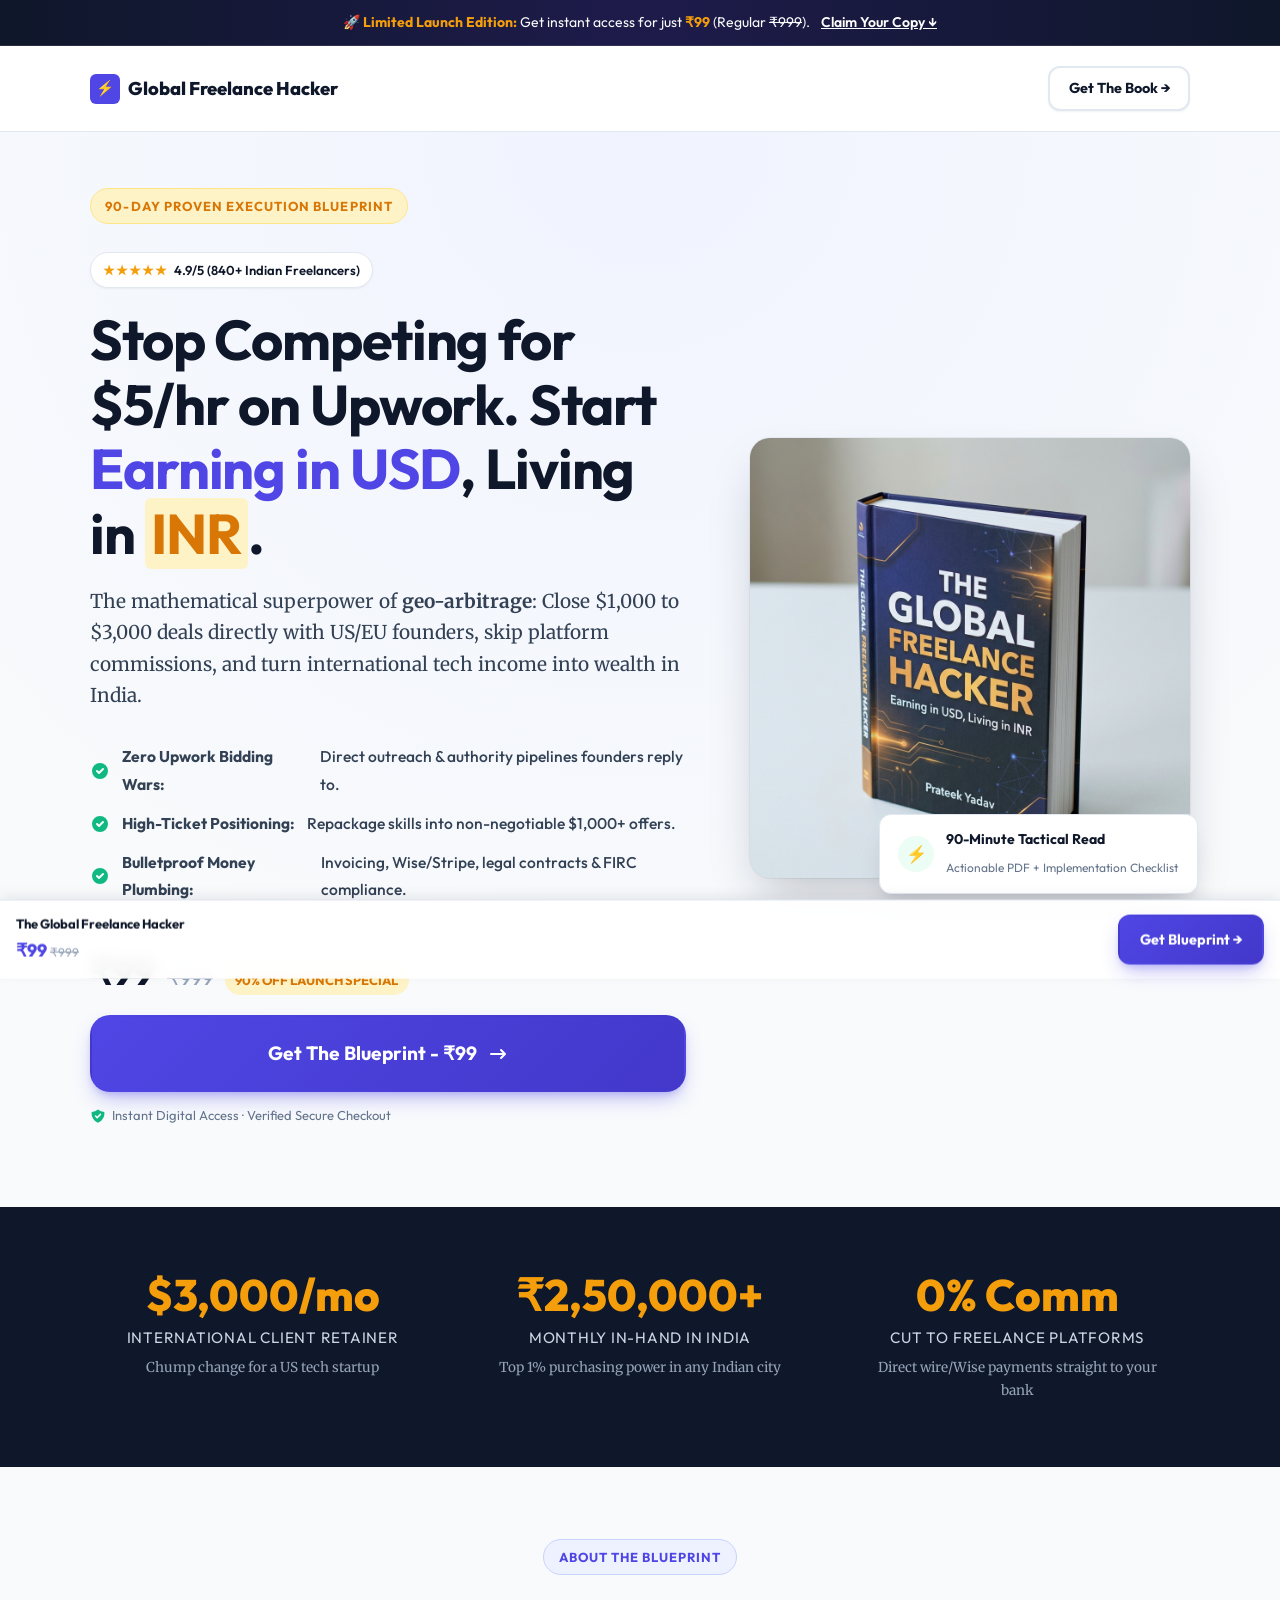
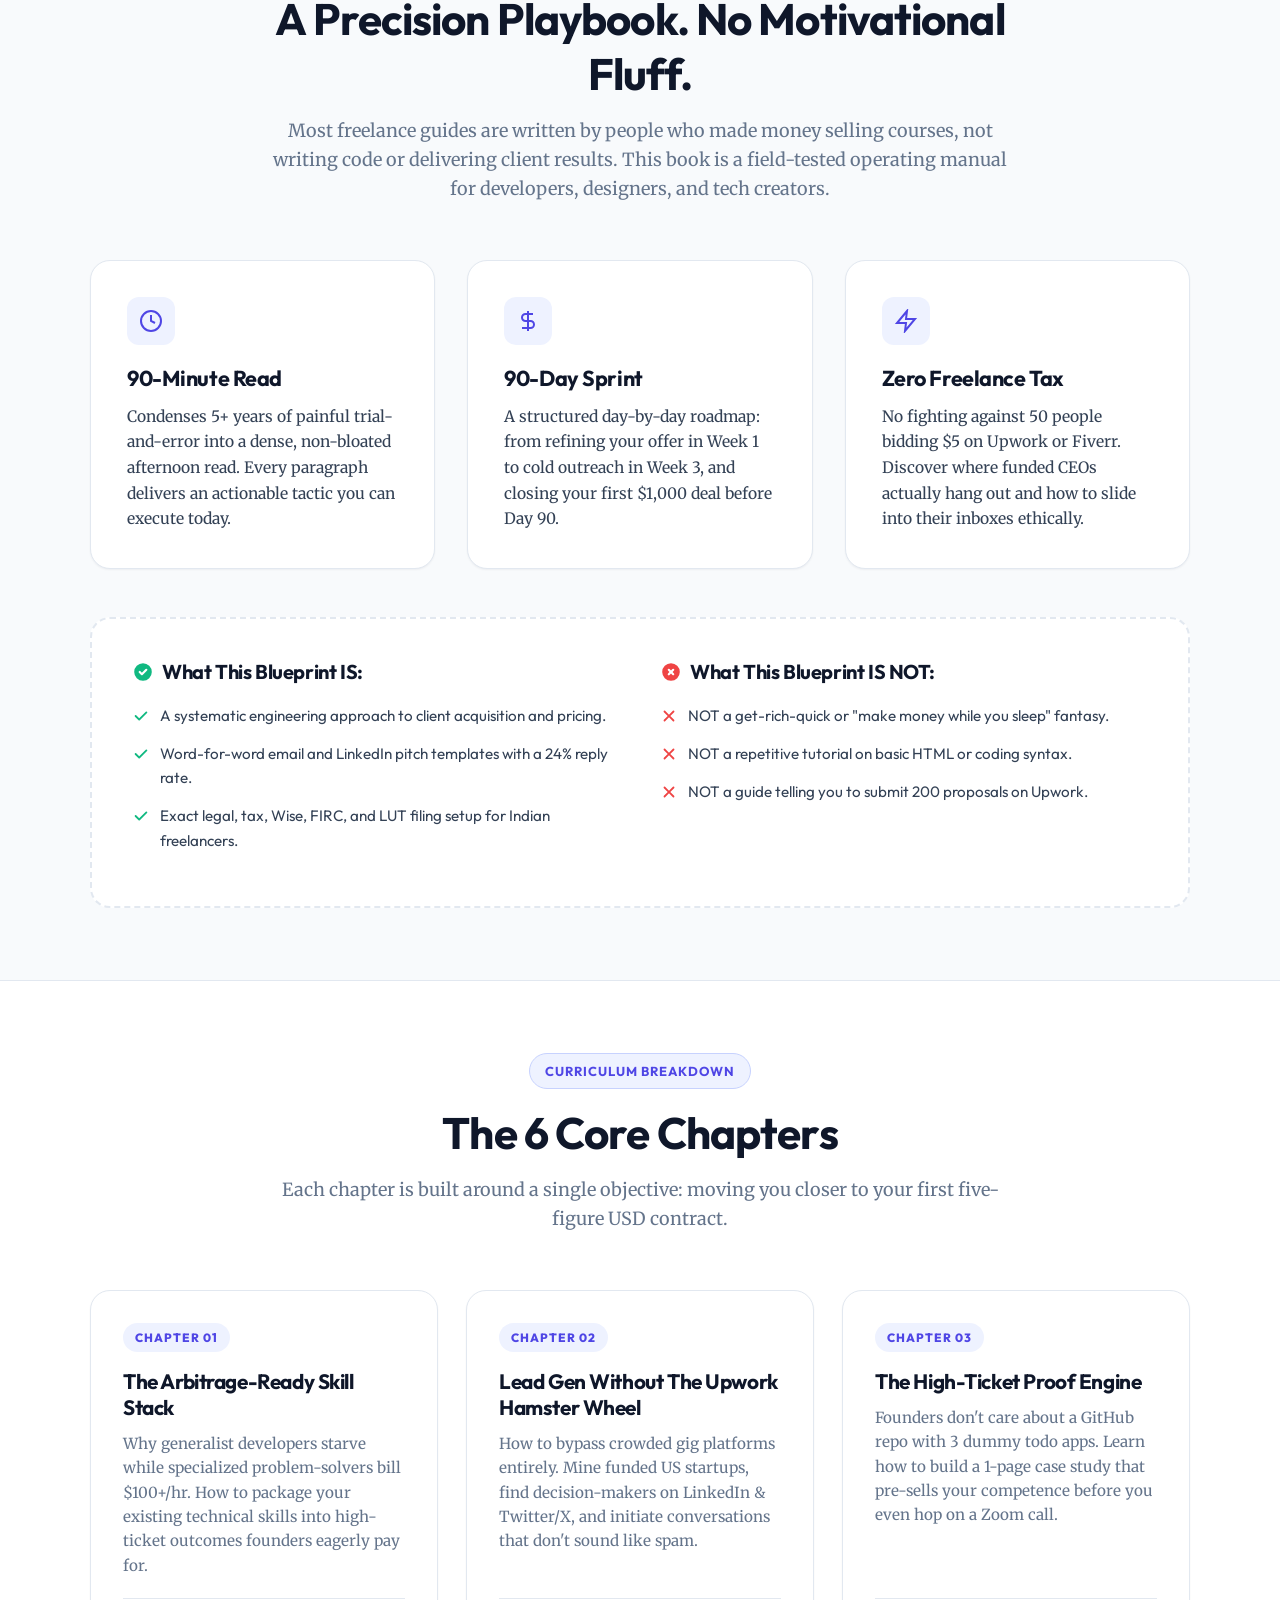
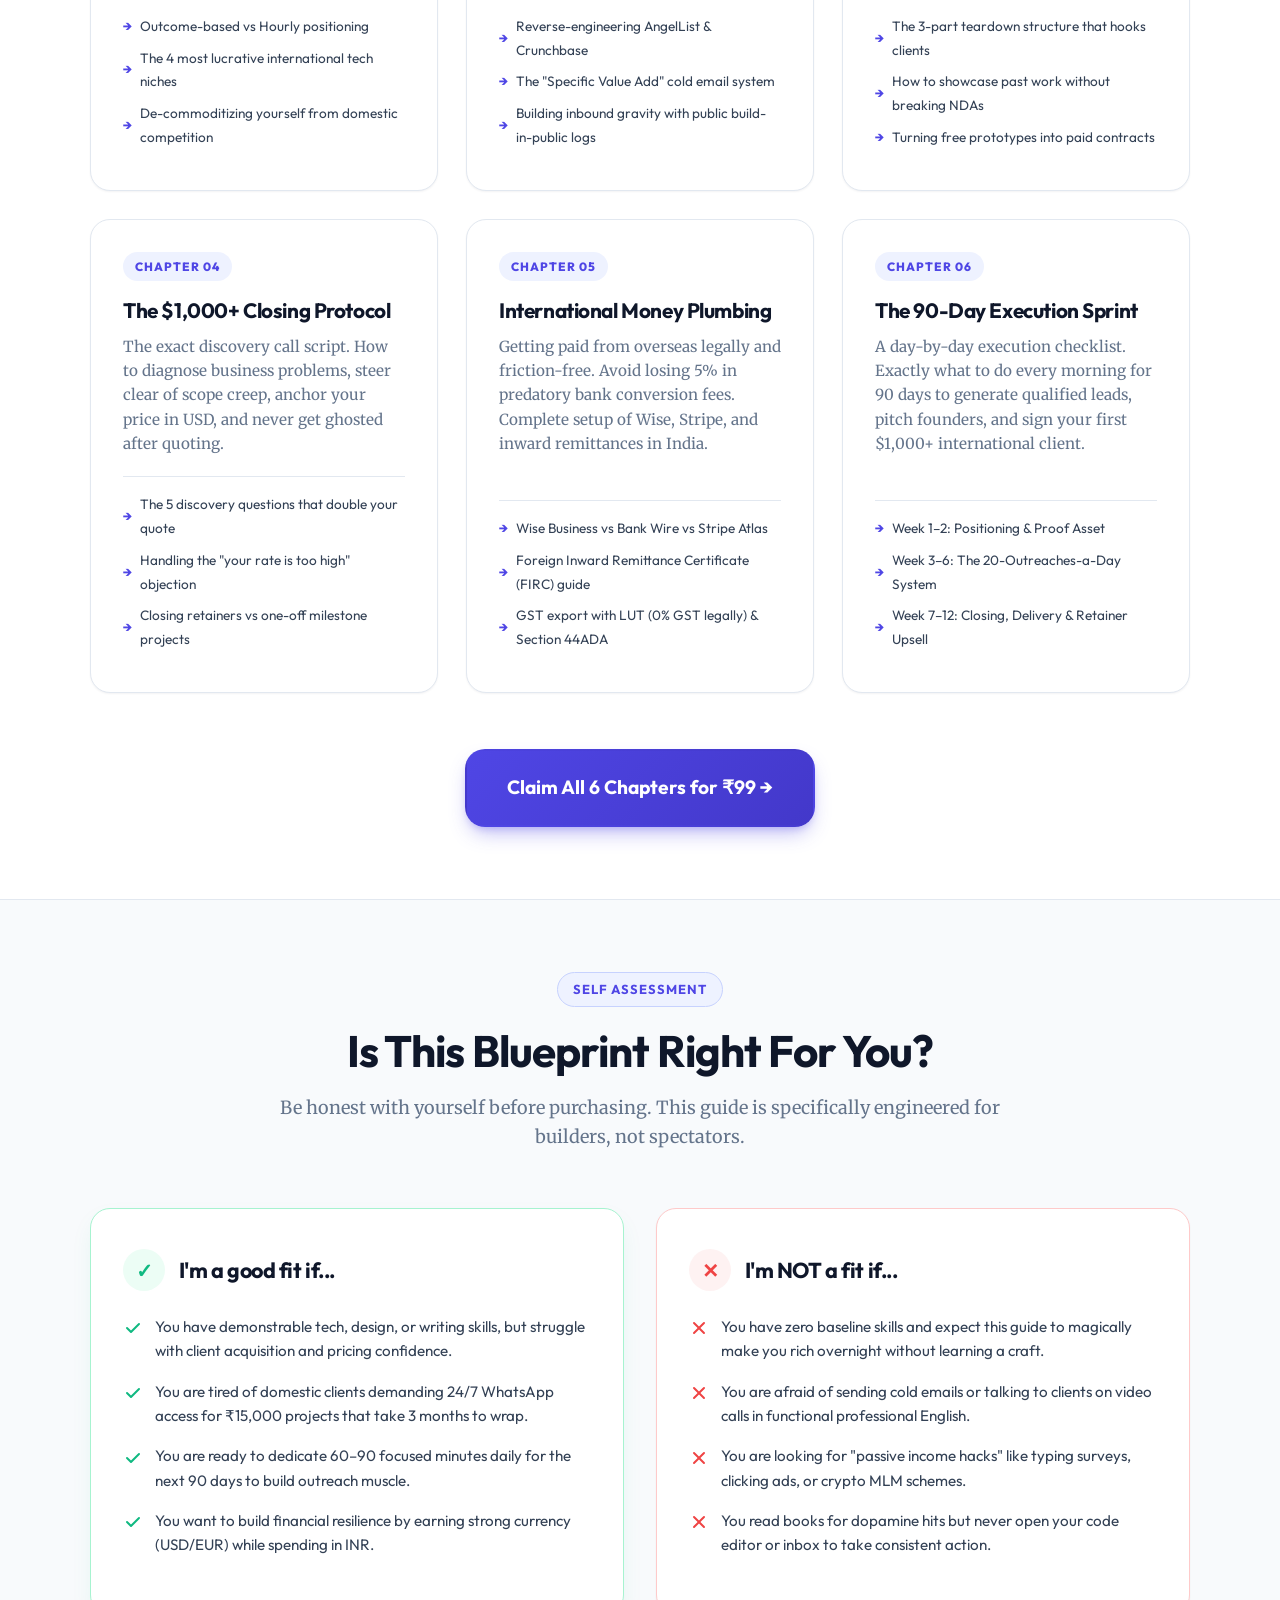
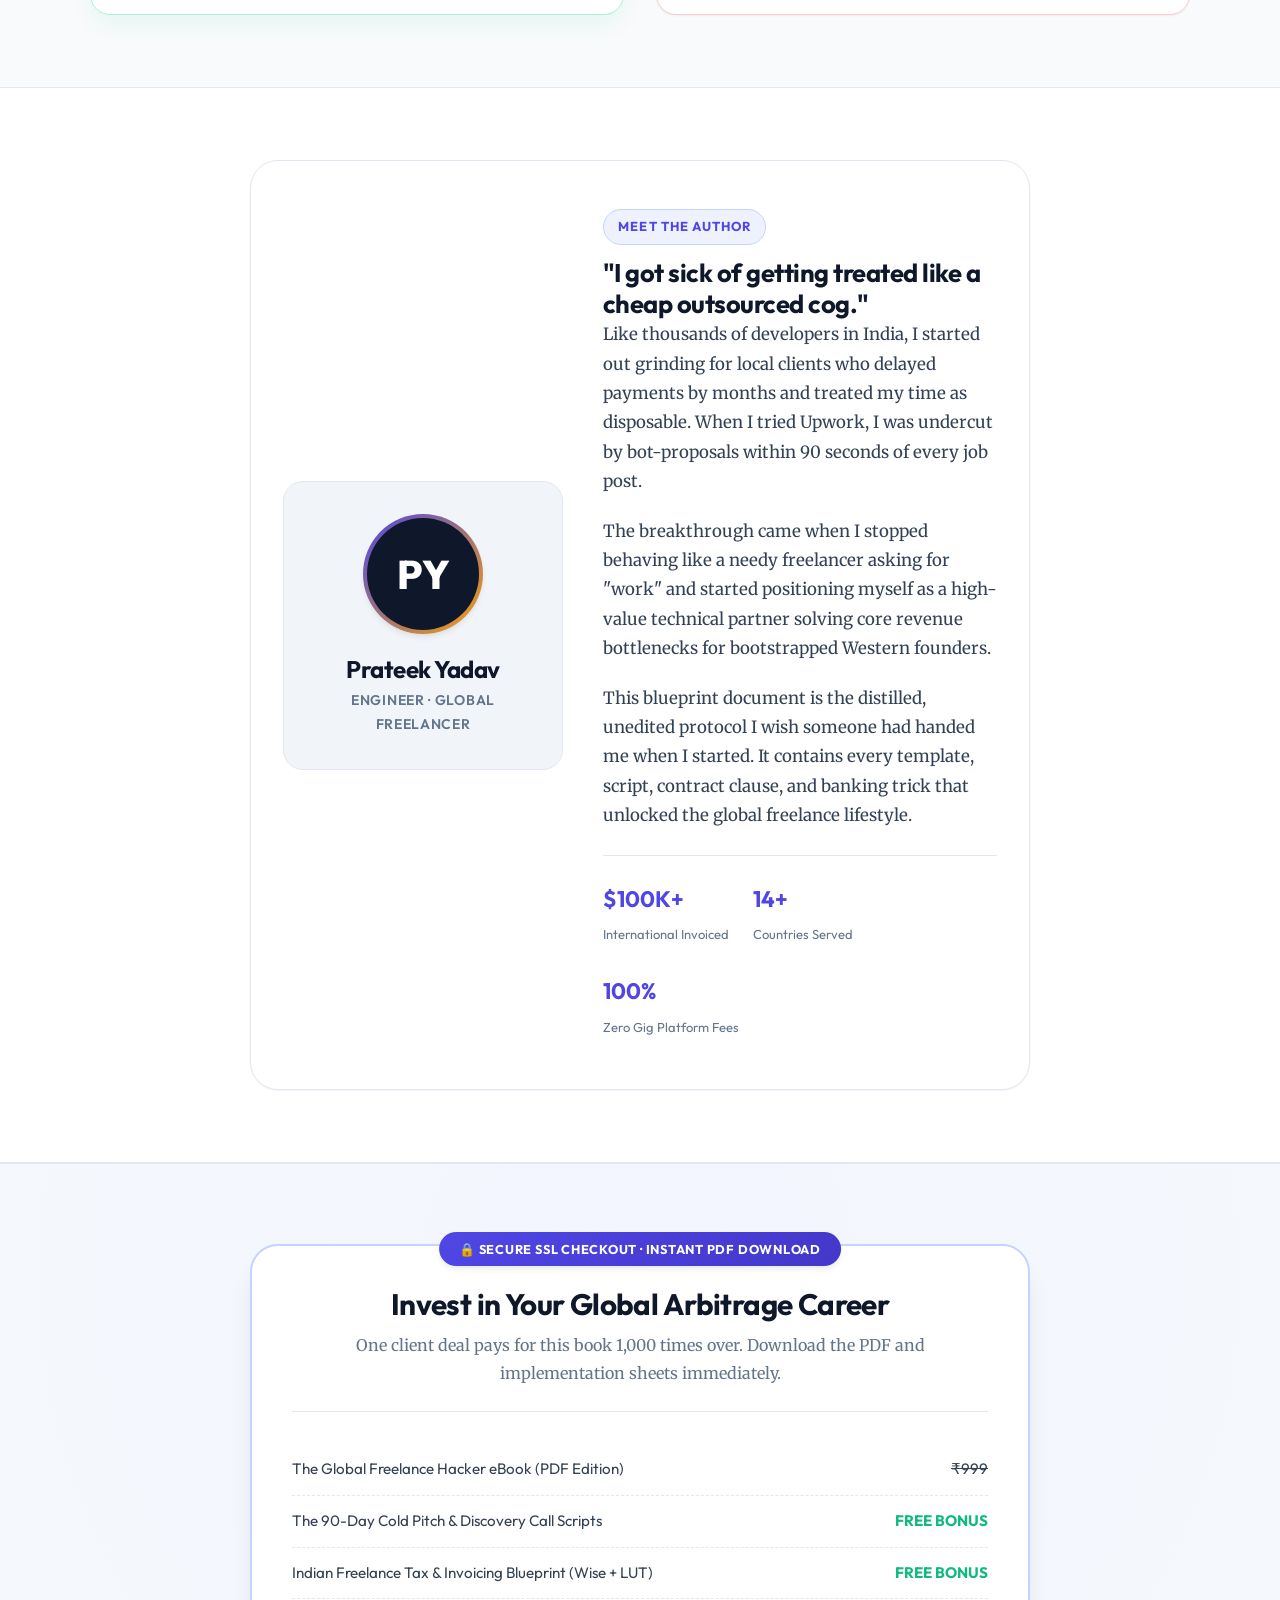
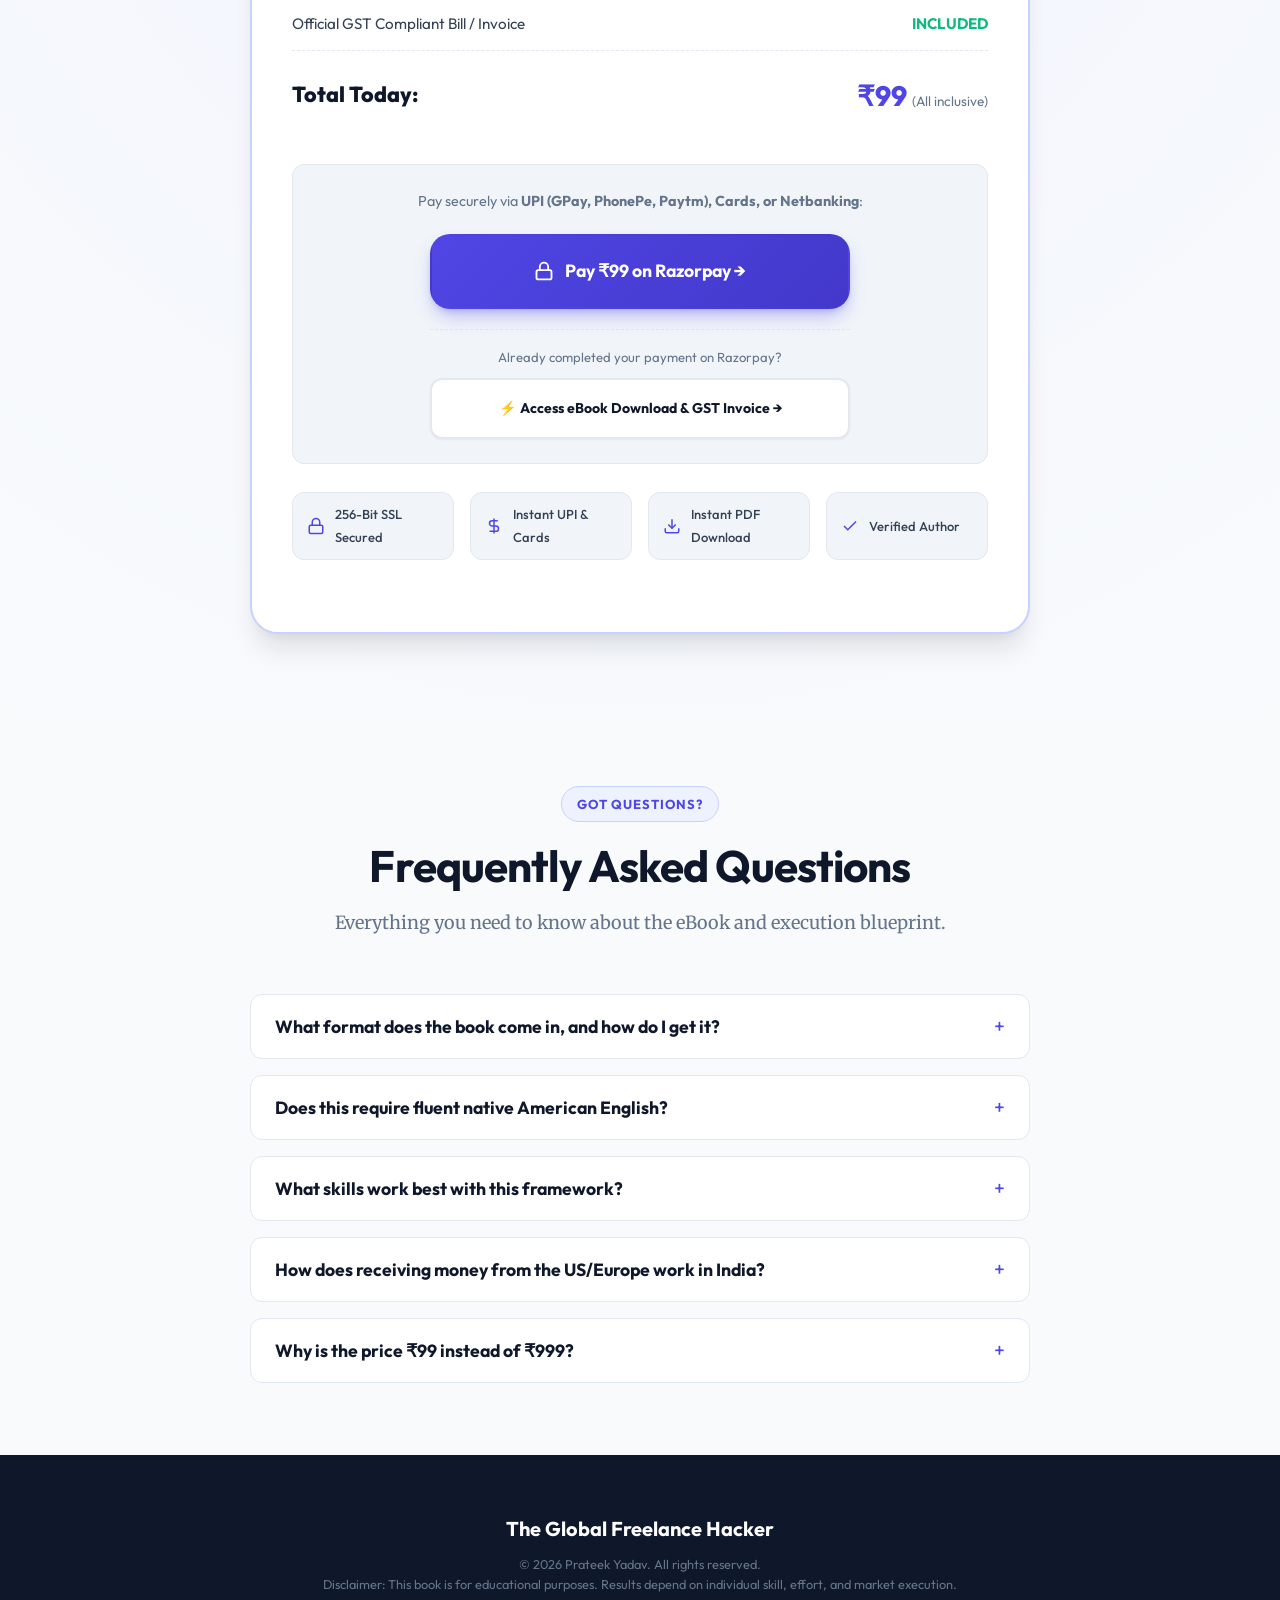
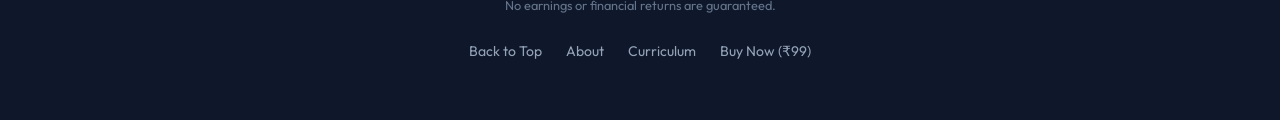
==== commit c95f5a29: "Remove 30-day money-back guarantee from hero and checkout sections" ====
--- a/index.html
+++ b/index.html
@@ -106,7 +106,7 @@
               <svg width="16" height="16" viewBox="0 0 20 20" fill="#10B981">
                 <path fill-rule="evenodd" d="M2.166 4.999A11.954 11.954 0 0010 1.944 11.954 11.954 0 0017.834 5c.11.65.166 1.32.166 2.001 0 5.225-3.34 9.67-8 11.317C5.34 16.67 2 12.225 2 7c0-.682.057-1.35.166-2.001zm11.541 3.708a1 1 0 00-1.414-1.414L9 10.586 7.707 9.293a1 1 0 00-1.414 1.414l2 2a1 1 0 001.414 0l4-4z" clip-rule="evenodd"/>
               </svg>
-              <span>Instant Digital Access &middot; 30-Day 100% Money-Back Guarantee</span>
+              <span>Instant Digital Access &middot; Verified Secure Checkout</span>
             </div>
           </div>
         </div>
@@ -506,7 +506,7 @@
           </p>
 
           <!-- Primary Razorpay Payment Action -->
-          <a href="https://razorpay.me/@prateekyadav4355" target="_blank" rel="noopener noreferrer" class="btn btn-primary btn-large btn-pulse" id="btn-razorpay-checkout" style="width: 100%; max-width: 420px; justify-content: center; font-size: 1.1rem; text-decoration: none;">
+          <a href="https://rzp.io/rzp/gfh-ebook" target="_blank" rel="noopener noreferrer" class="btn btn-primary btn-large btn-pulse" id="btn-razorpay-checkout" style="width: 100%; max-width: 420px; justify-content: center; font-size: 1.1rem; text-decoration: none;">
             <svg width="20" height="20" fill="none" stroke="currentColor" stroke-width="2.2" viewBox="0 0 24 24">
               <rect x="3" y="11" width="18" height="11" rx="2" ry="2"></rect>
               <path d="M7 11V7a5 5 0 0 1 10 0v4"></path>
@@ -553,21 +553,6 @@
               <polyline points="20 6 9 17 4 12"></polyline>
             </svg>
             <span>Verified Author</span>
-          </div>
-        </div>
-
-        <!-- 30-Day Money-Back Guarantee Box -->
-        <div class="guarantee-box">
-          <div class="guarantee-icon">
-            <svg width="24" height="24" fill="none" stroke="currentColor" stroke-width="2.2" viewBox="0 0 24 24">
-              <path d="M12 22s8-4 8-10V5l-8-3-8 3v7c0 6 8 10 8 10z"></path>
-            </svg>
-          </div>
-          <div class="guarantee-content">
-            <h4>100% Risk-Free 30-Day Money-Back Guarantee</h4>
-            <p>
-              Read the book, apply the outreach frameworks, and review the tax plumbing. If you don't believe this guide has handed you the exact clarity to land your first $1,000+ client, simply email prateek@freelancehacker.com within 30 days for a prompt, no-questions-asked 100% refund. You have zero downside.
-            </p>
           </div>
         </div>
       </div>
@@ -728,60 +713,29 @@
     });
 
     // =========================================================================
-    // 3. RAZORPAY STANDARD CHECKOUT INTEGRATION (OPTION A)
+    // 3. RAZORPAY CHECKOUT INTEGRATION
     // =========================================================================
-    // Replace with your Razorpay Key ID from https://dashboard.razorpay.com/app/keys:
-    const RAZORPAY_KEY_ID = "rzp_test_YOUR_KEY_HERE";
+    // If you have a Razorpay Key ID (rzp_live_... or rzp_test_...), paste it here:
+    const RAZORPAY_KEY_ID = "";
 
     const razorpayBtn = document.getElementById('btn-razorpay-checkout');
     if (razorpayBtn) {
       razorpayBtn.addEventListener('click', function(e) {
-        e.preventDefault();
-
         const savedKey = localStorage.getItem('gfh_razorpay_key') || RAZORPAY_KEY_ID;
 
-        // If key is not yet configured, provide seamless options
-        if (!savedKey || savedKey === 'rzp_test_YOUR_KEY_HERE') {
-          const userChoice = prompt(
-            "Razorpay Standard Checkout Setup:\n\n" +
-            "• Enter your Razorpay Key ID (rzp_live_... or rzp_test_...)\n" +
-            "• OR type 'me' to open your direct Razorpay.me page\n" +
-            "• OR press OK to simulate a real payment & generate your invoice:",
-            ""
-          );
-
-          if (userChoice === null) return; // cancelled
-
-          const trimmed = userChoice.trim();
-          if (trimmed.toLowerCase() === 'me') {
-            window.open('https://razorpay.me/@prateekyadav4355', '_blank');
-            return;
-          } else if (trimmed.startsWith('rzp_')) {
-            localStorage.setItem('gfh_razorpay_key', trimmed);
-            initiateRazorpayCheckout(trimmed);
-            return;
-          } else {
-            // Instant realistic simulation with real format payment ID
-            const simPaymentId = 'pay_' + Math.random().toString(36).substring(2, 8).toUpperCase() + Math.floor(1000000 + Math.random() * 9000000);
-            const params = new URLSearchParams({
-              payment_id: simPaymentId,
-              amount: '99',
-              name: trimmed || 'Prateek VIP Reader',
-              date: new Date().toISOString()
-            });
-            window.location.href = `./thankyou.html?${params.toString()}`;
-            return;
-          }
+        // If a valid Razorpay API key is set, use in-page checkout popup
+        if (savedKey && savedKey.startsWith('rzp_')) {
+          e.preventDefault();
+          initiateRazorpayCheckout(savedKey);
         }
-
-        initiateRazorpayCheckout(savedKey);
+        // Otherwise, allow default <a> link action to open razorpay.me page directly!
       });
     }
 
     function initiateRazorpayCheckout(keyId) {
       if (typeof Razorpay === 'undefined') {
         alert("Razorpay SDK is loading or blocked. Opening direct payment page...");
-        window.open('https://razorpay.me/@prateekyadav4355', '_blank');
+        window.open('https://rzp.io/rzp/gfh-ebook', '_blank');
         return;
       }
 
@@ -822,7 +776,7 @@
         rzp.open();
       } catch (err) {
         console.error("Razorpay modal error:", err);
-        window.open('https://razorpay.me/@prateekyadav4355', '_blank');
+        window.open('https://rzp.io/rzp/gfh-ebook', '_blank');
       }
     }
   </script>
